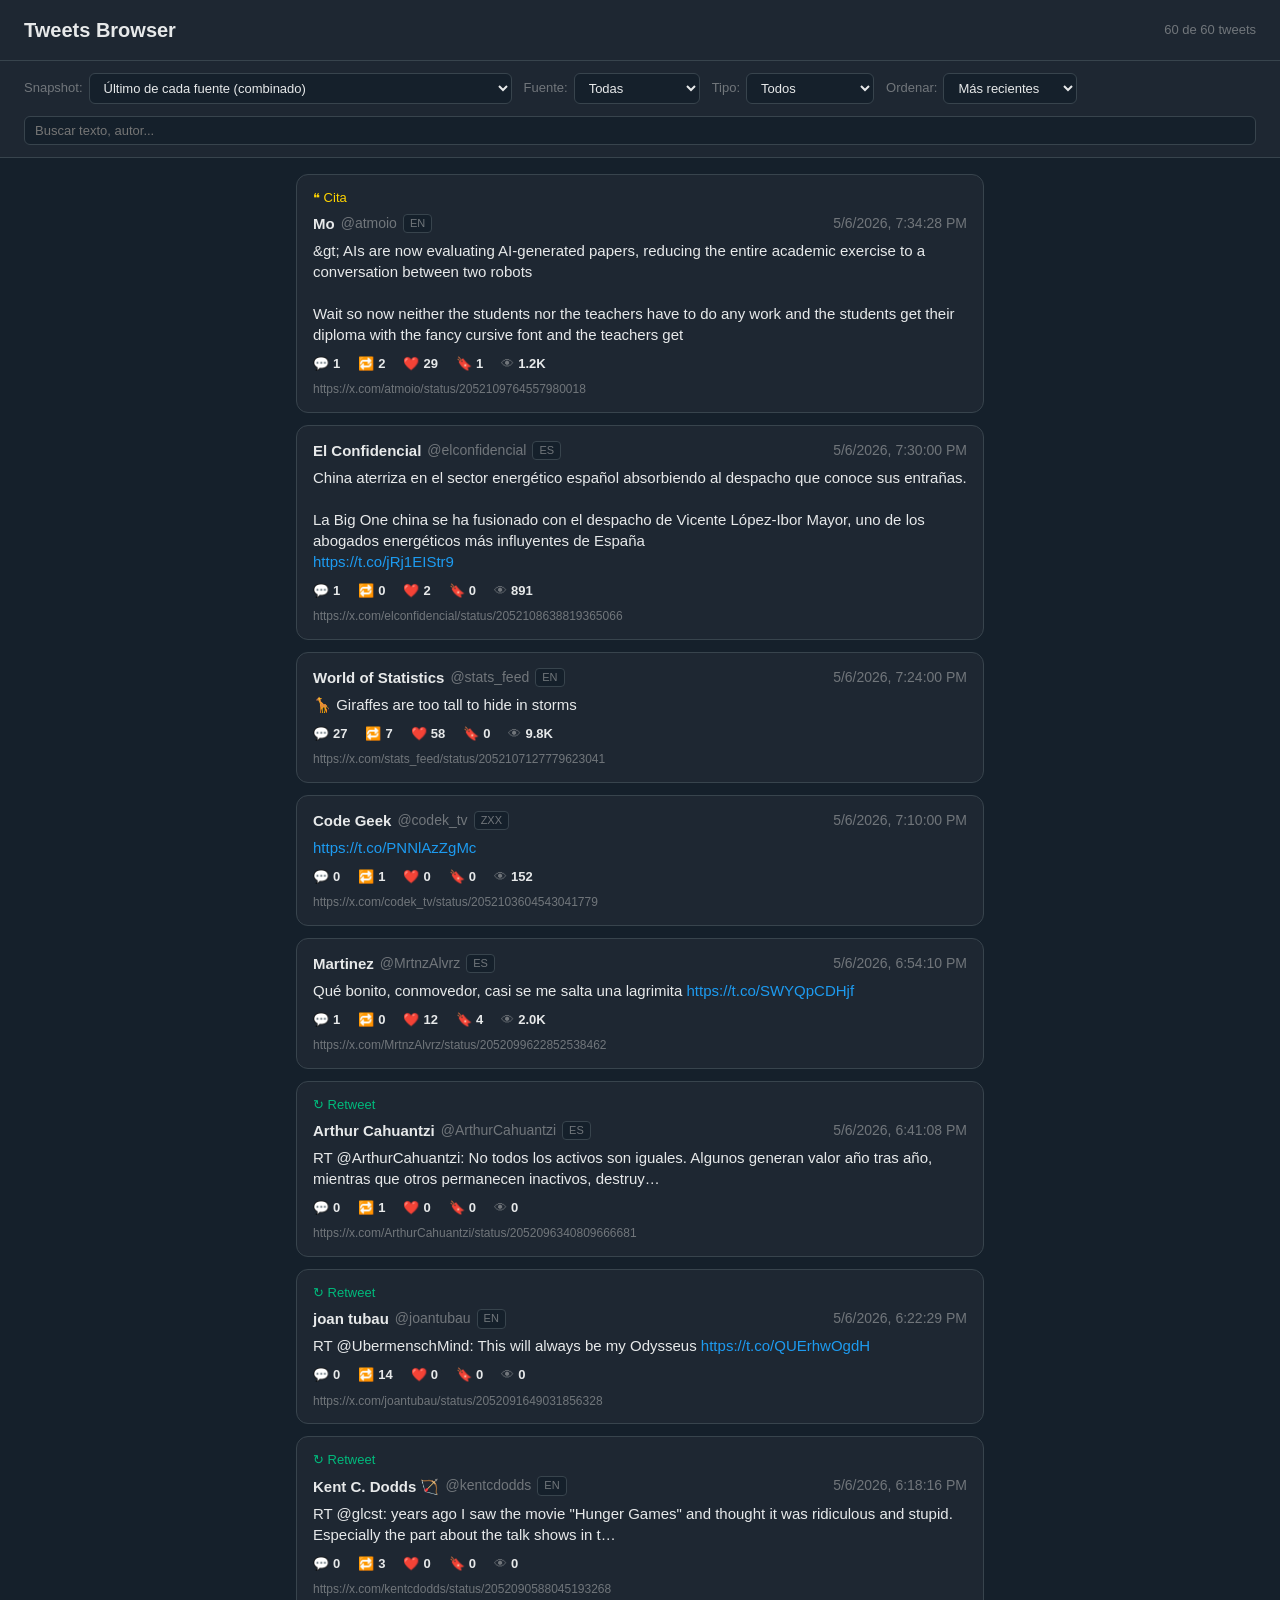
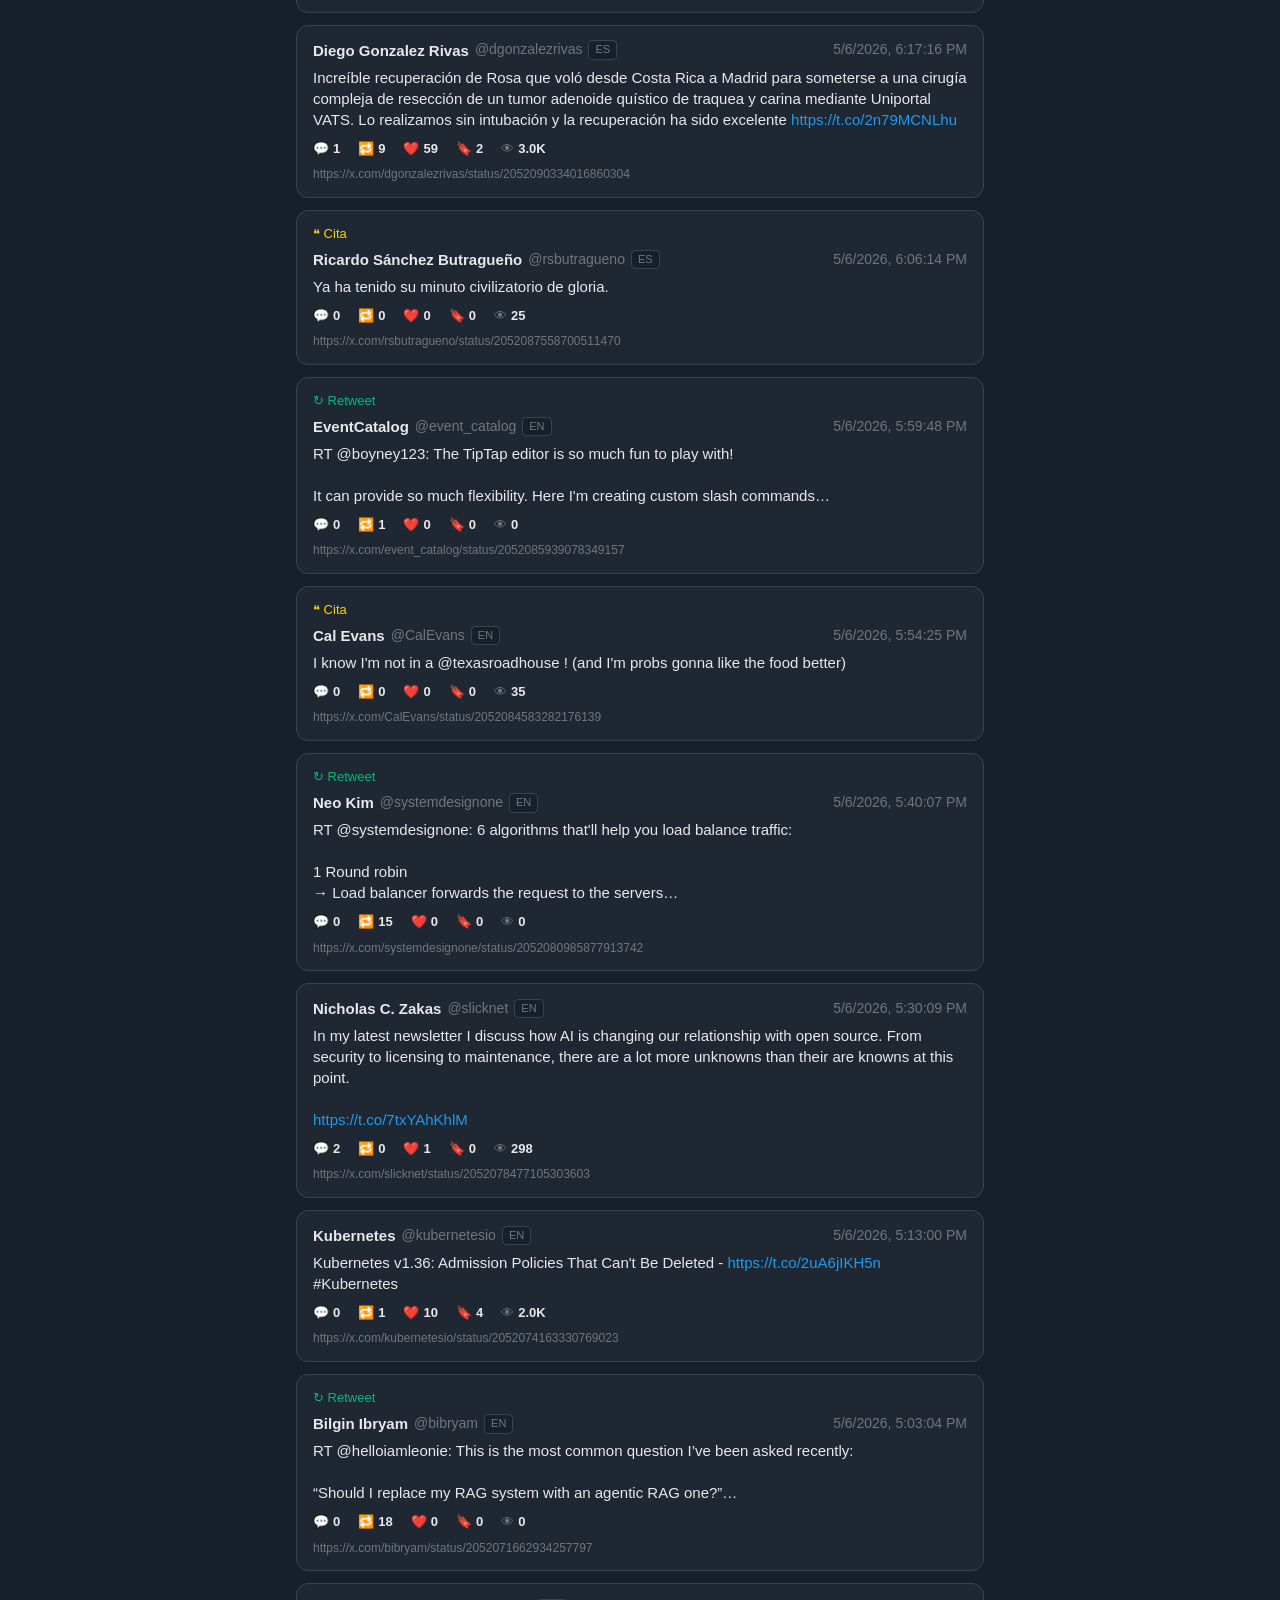
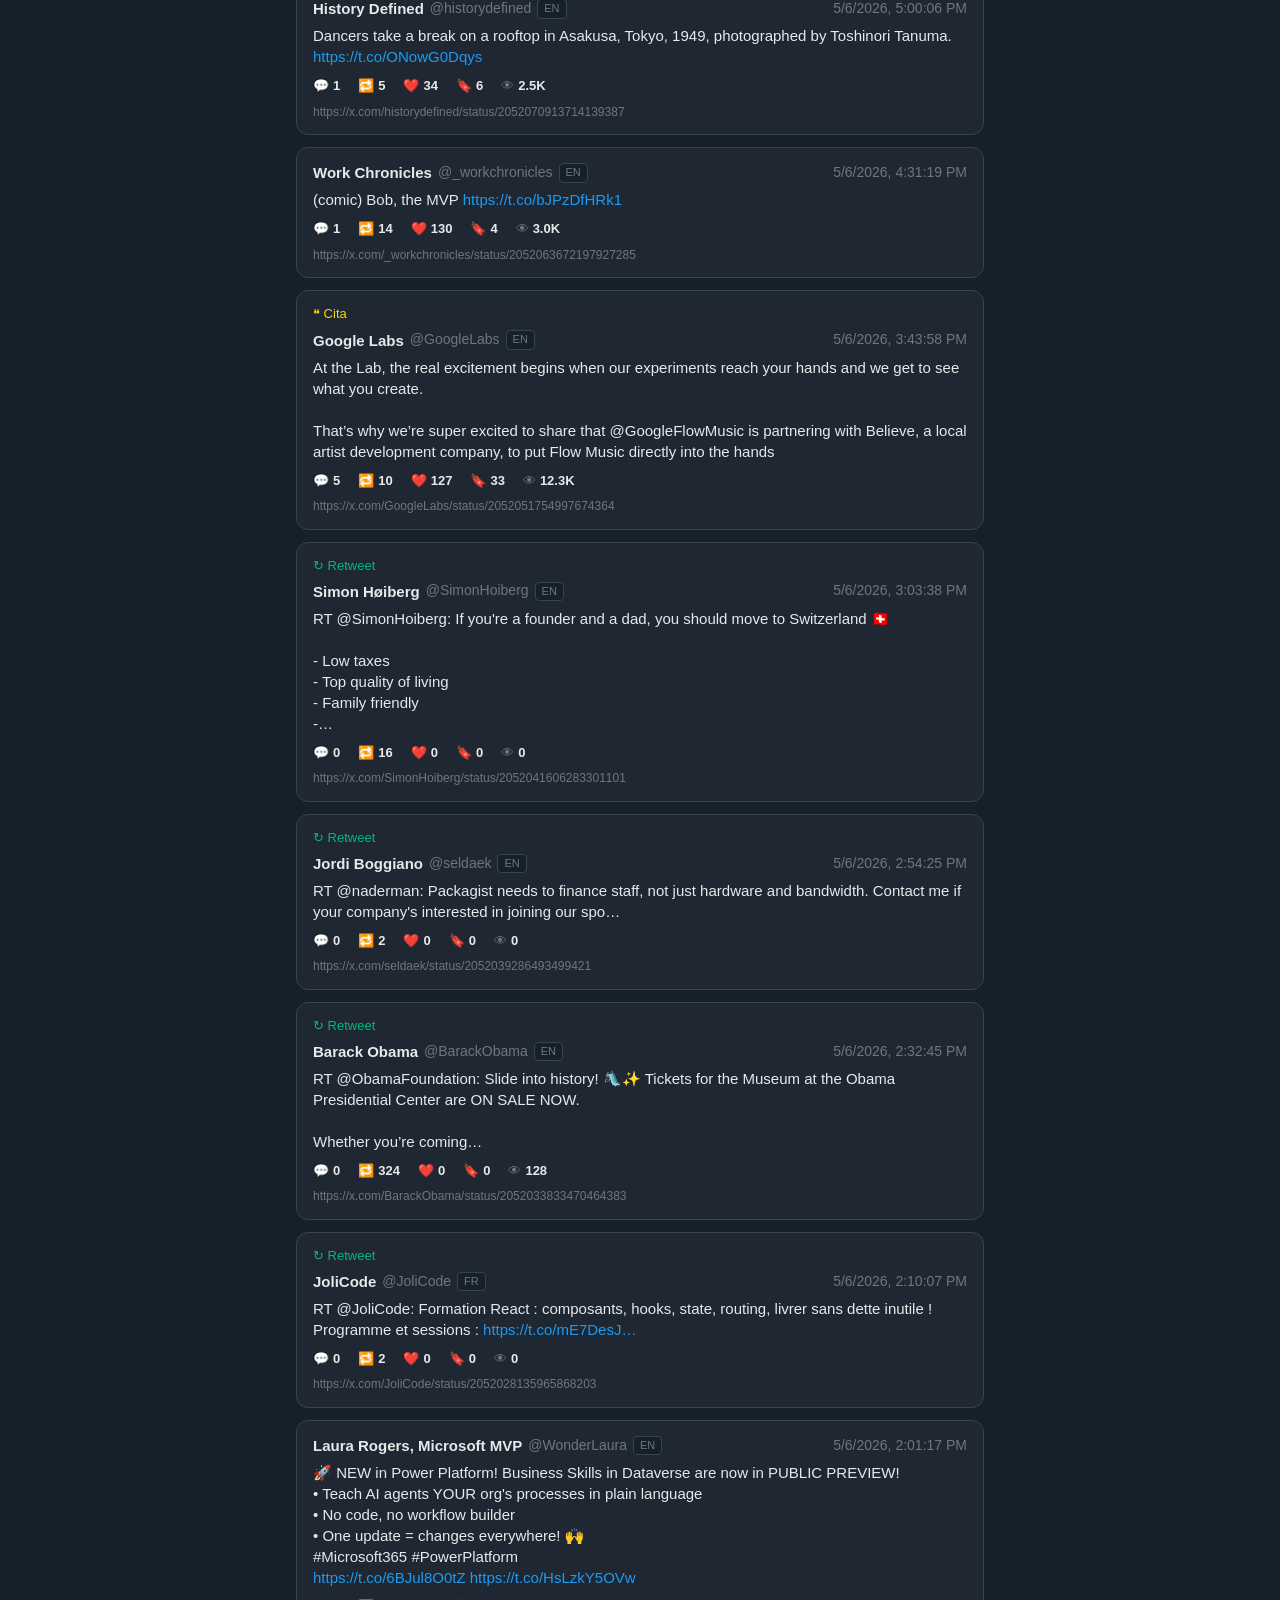
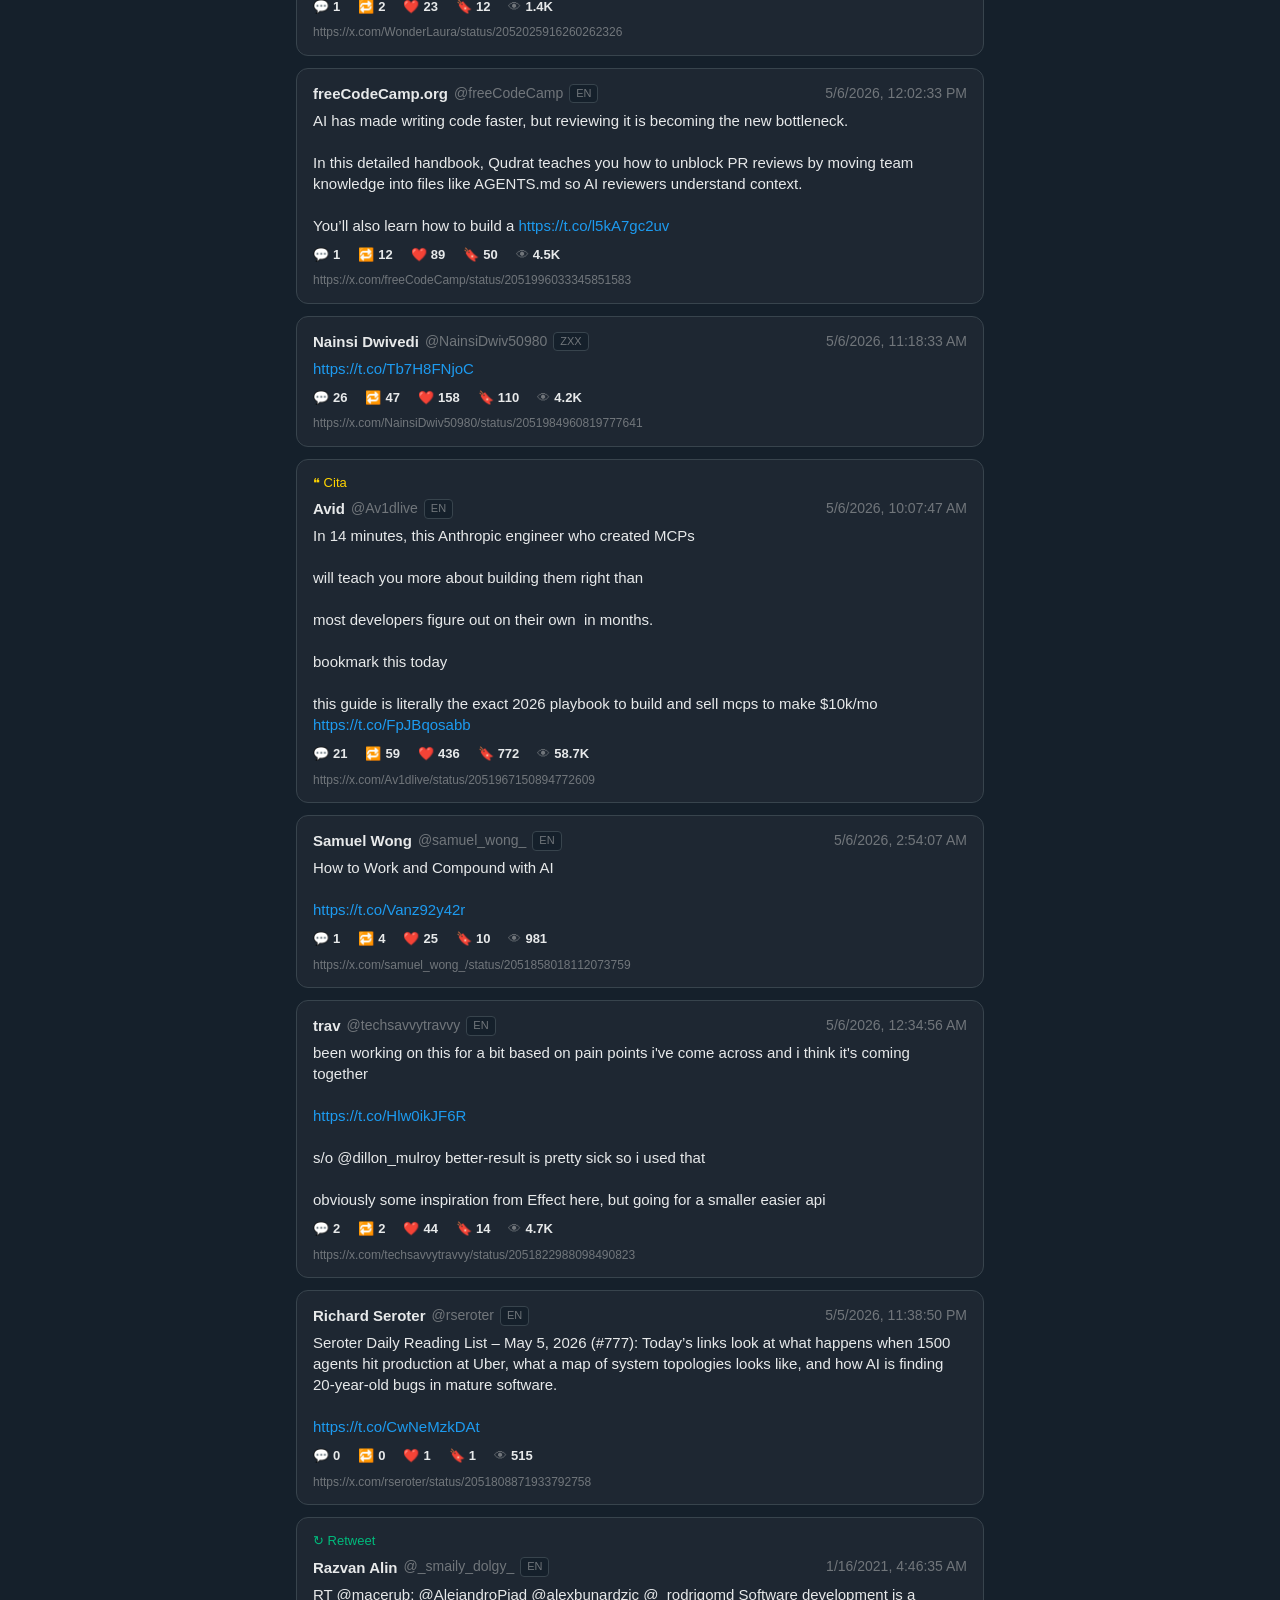
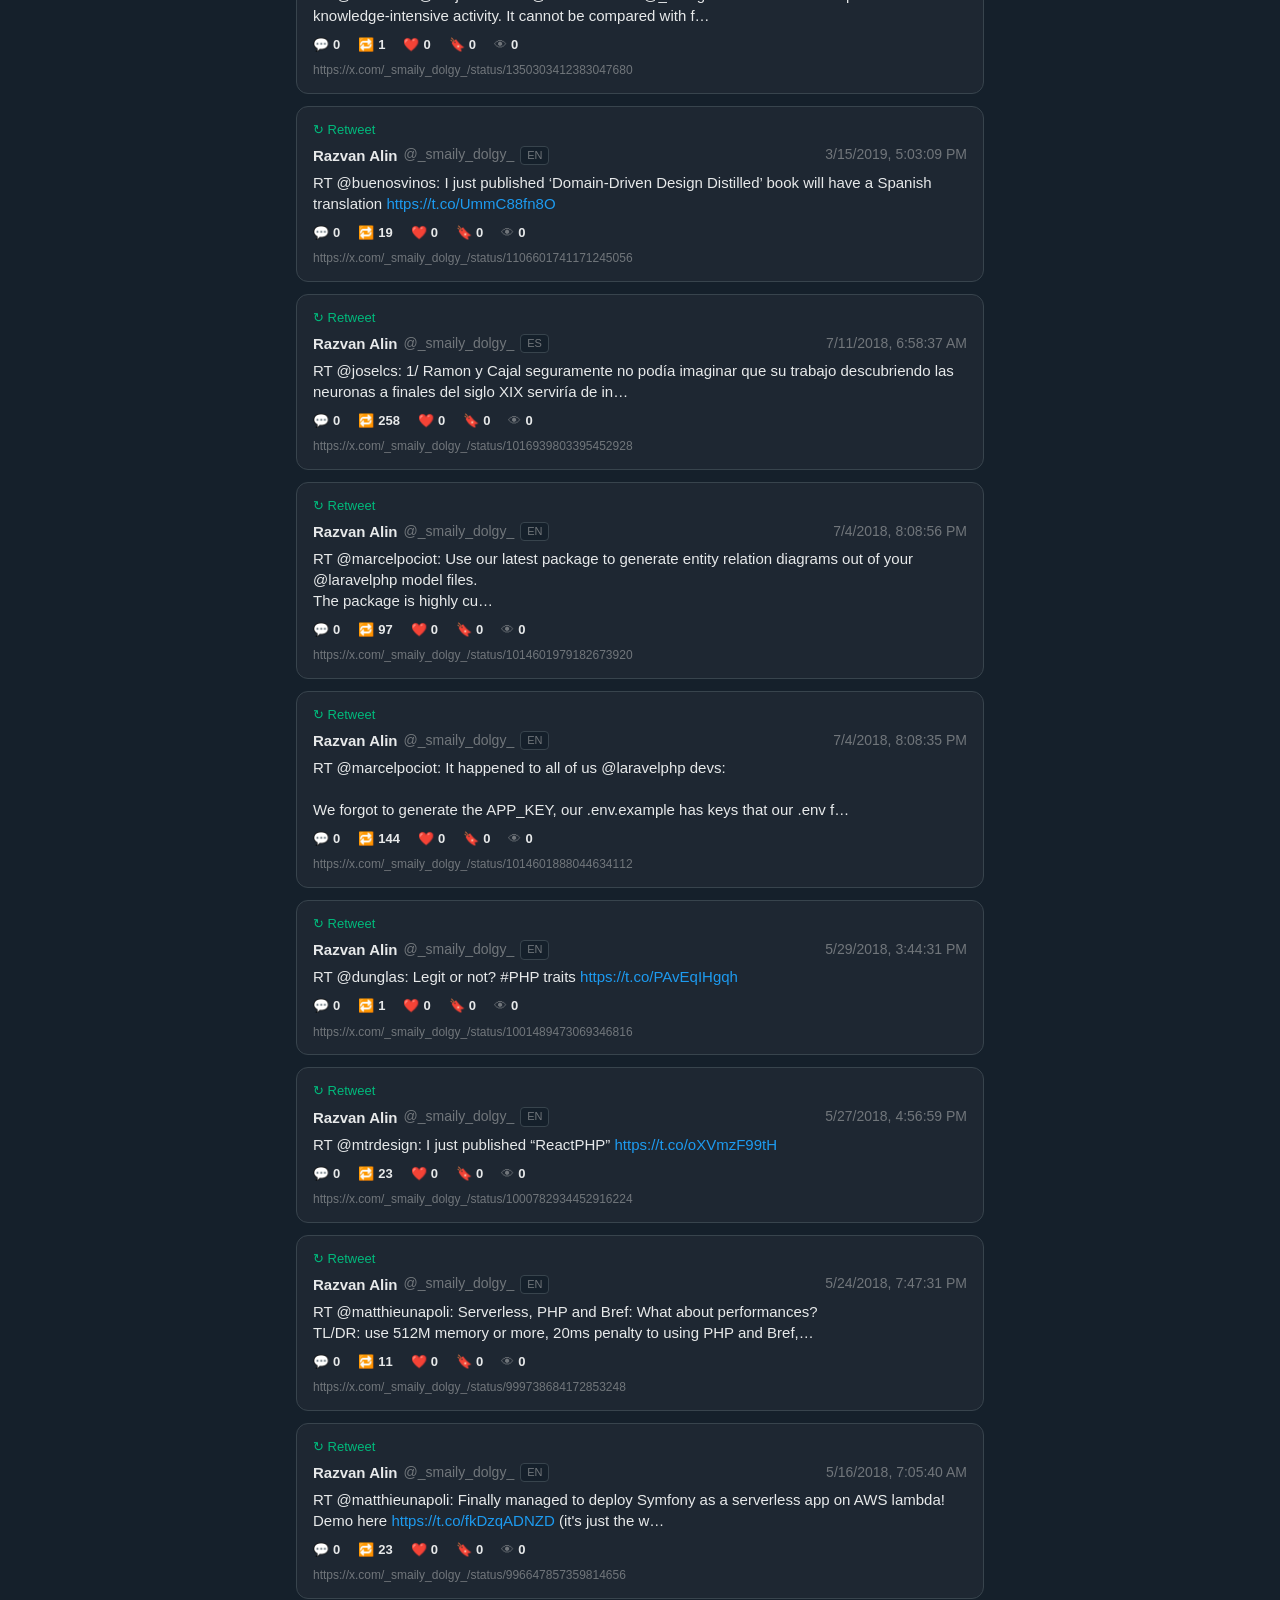
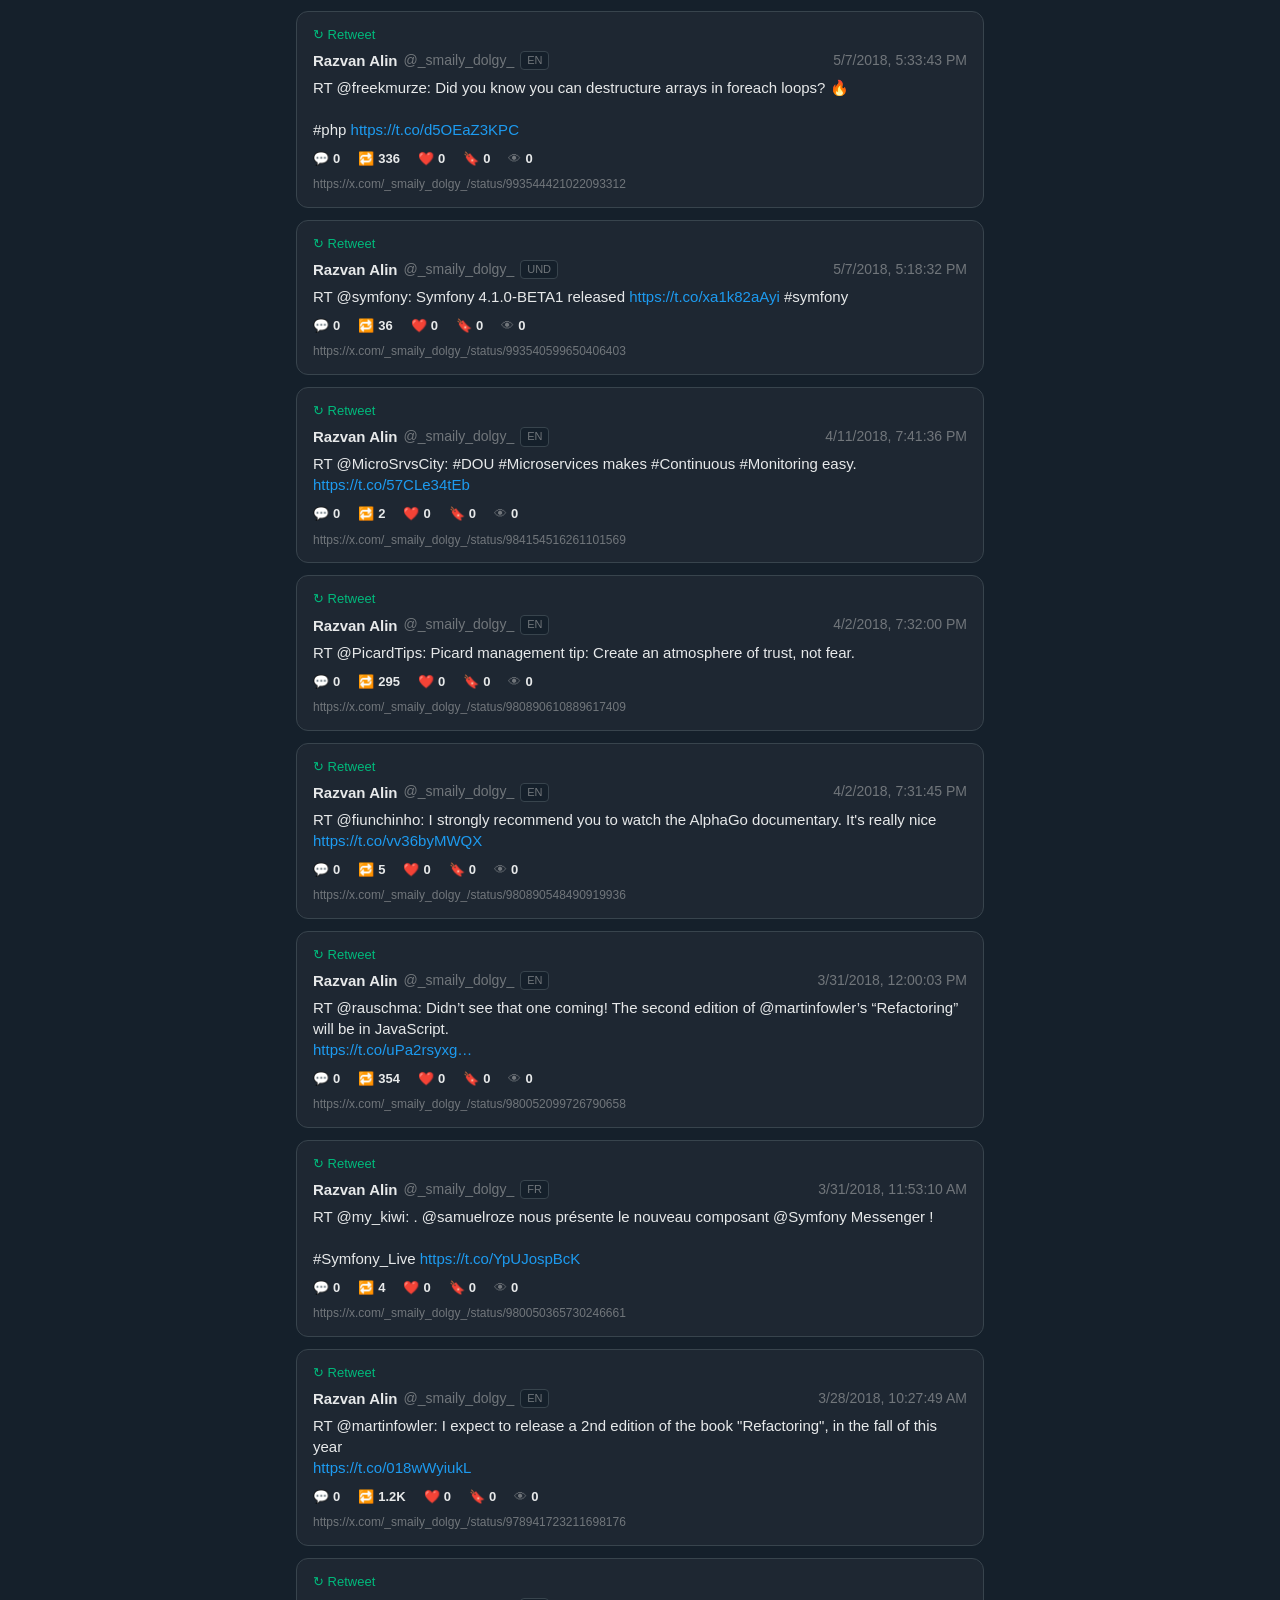
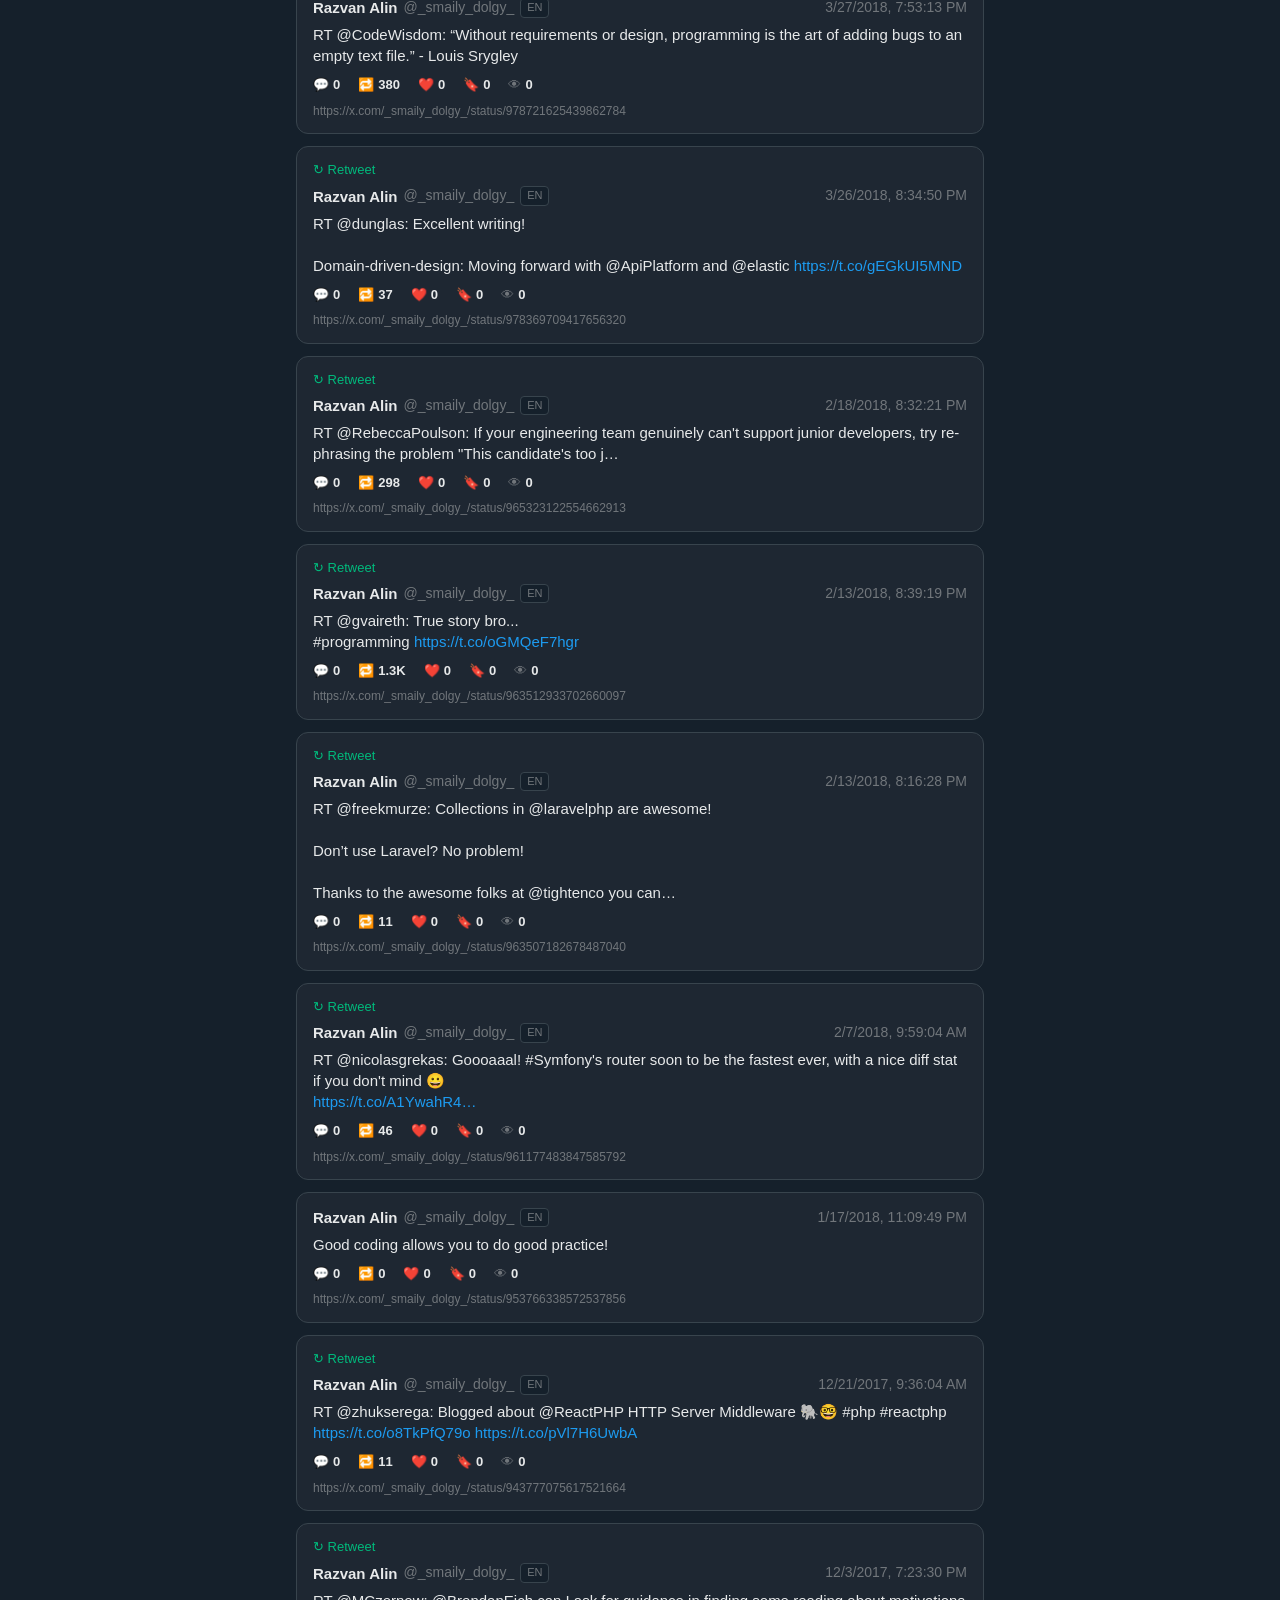
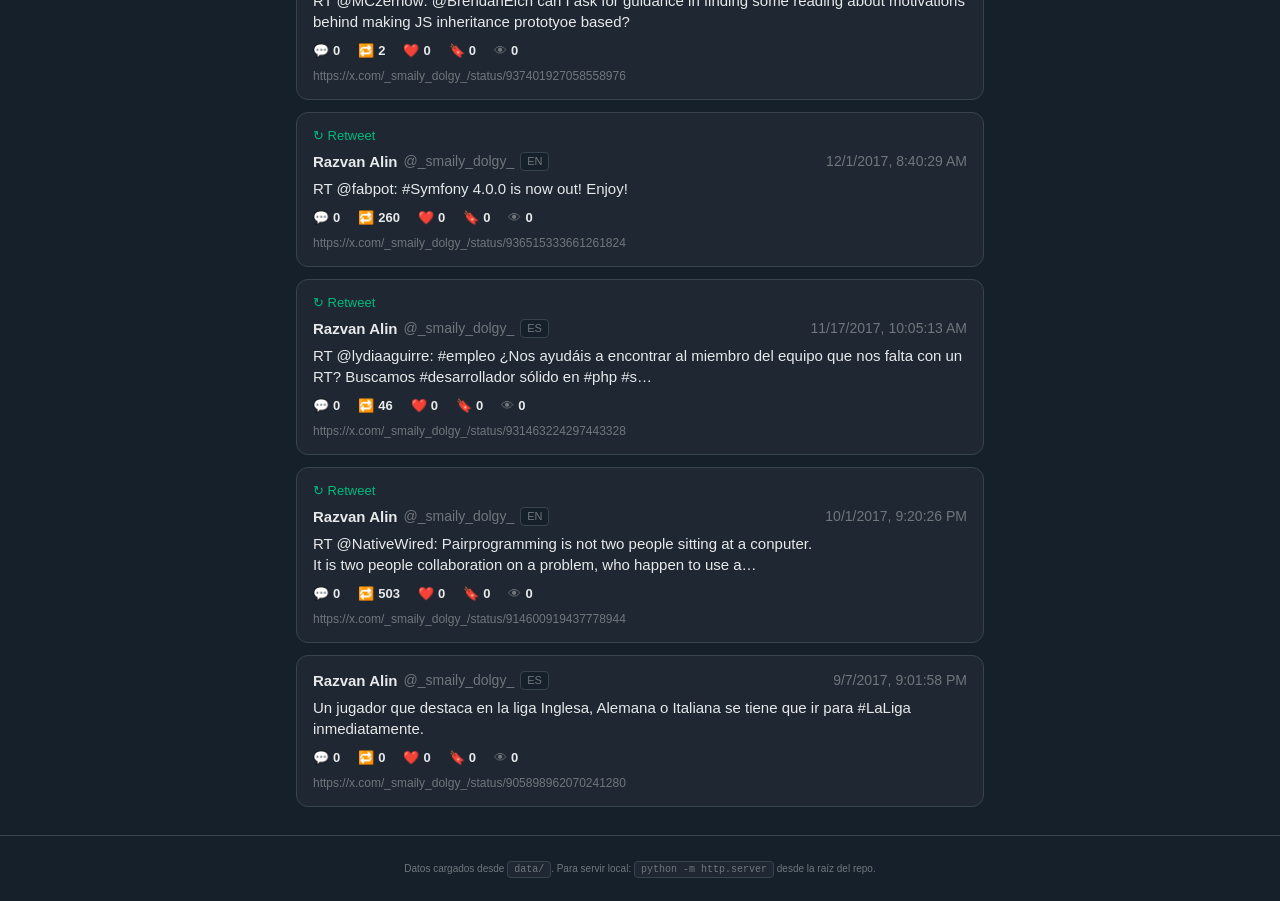
==== web/index.html @ 548da4a1 "Add static HTML/JS frontend to browse and filter saved tweets - Snapshot picker (per-snapshot, lates" ====
<!DOCTYPE html>
<html lang="es">
<head>
<meta charset="UTF-8">
<meta name="viewport" content="width=device-width, initial-scale=1.0">
<title>Tweets Browser</title>
<link rel="stylesheet" href="styles.css">
</head>
<body>

<header>
  <h1>Tweets Browser</h1>
  <div id="stats"></div>
</header>

<div class="controls">
  <label>
    Snapshot:
    <select id="snapshot-select"></select>
  </label>
  <label>
    Fuente:
    <select id="source-filter">
      <option value="all">Todas</option>
      <option value="timeline">Home timeline</option>
      <option value="mine">Mis tweets</option>
    </select>
  </label>
  <label>
    Tipo:
    <select id="type-filter">
      <option value="all">Todos</option>
      <option value="original">Solo originales</option>
      <option value="retweet">Retweets</option>
      <option value="reply">Respuestas</option>
      <option value="quote">Citas</option>
    </select>
  </label>
  <label>
    Ordenar:
    <select id="sort-by">
      <option value="date_desc">Más recientes</option>
      <option value="date_asc">Más antiguos</option>
      <option value="likes">Más likes</option>
      <option value="retweets">Más retweets</option>
      <option value="replies">Más respuestas</option>
      <option value="views">Más vistas</option>
    </select>
  </label>
  <input type="search" id="search" placeholder="Buscar texto, autor...">
</div>

<main id="tweets"></main>

<footer>
  <small>Datos cargados desde <code>data/</code>. Para servir local: <code>python -m http.server</code> desde la raíz del repo.</small>
</footer>

<script src="app.js"></script>
</body>
</html>
---- web/styles.css ----
:root {
  --bg: #15202b;
  --bg-elev: #1e2732;
  --bg-hover: #243340;
  --border: #38444d;
  --text: #e7e9ea;
  --text-muted: #71767b;
  --accent: #1d9bf0;
  --green: #00ba7c;
  --red: #f4212e;
  --yellow: #ffd400;
}

* { box-sizing: border-box; }

html, body {
  margin: 0;
  padding: 0;
  background: var(--bg);
  color: var(--text);
  font-family: -apple-system, BlinkMacSystemFont, "Segoe UI", "Helvetica Neue", Arial, sans-serif;
  font-size: 15px;
  line-height: 1.4;
}

header {
  padding: 16px 24px;
  border-bottom: 1px solid var(--border);
  background: var(--bg-elev);
  display: flex;
  align-items: center;
  justify-content: space-between;
}

header h1 {
  margin: 0;
  font-size: 20px;
  font-weight: 700;
}

#stats {
  font-size: 13px;
  color: var(--text-muted);
}

.controls {
  display: flex;
  flex-wrap: wrap;
  gap: 12px;
  padding: 12px 24px;
  border-bottom: 1px solid var(--border);
  background: var(--bg-elev);
  position: sticky;
  top: 0;
  z-index: 10;
}

.controls label {
  display: flex;
  align-items: center;
  gap: 6px;
  font-size: 13px;
  color: var(--text-muted);
}

.controls select,
.controls input {
  background: var(--bg);
  color: var(--text);
  border: 1px solid var(--border);
  border-radius: 6px;
  padding: 6px 10px;
  font-size: 13px;
  font-family: inherit;
}

.controls input[type="search"] {
  flex: 1;
  min-width: 200px;
}

.controls select:focus,
.controls input:focus {
  outline: none;
  border-color: var(--accent);
}

main {
  max-width: 720px;
  margin: 0 auto;
  padding: 16px;
}

.tweet {
  background: var(--bg-elev);
  border: 1px solid var(--border);
  border-radius: 12px;
  padding: 14px 16px;
  margin-bottom: 12px;
  transition: background 0.1s;
}

.tweet:hover {
  background: var(--bg-hover);
}

.tweet-context {
  font-size: 13px;
  color: var(--text-muted);
  margin-bottom: 6px;
}

.tweet-context.retweet { color: var(--green); }
.tweet-context.reply { color: var(--accent); }
.tweet-context.quote { color: var(--yellow); }

.tweet-header {
  display: flex;
  align-items: center;
  gap: 6px;
  margin-bottom: 6px;
  flex-wrap: wrap;
}

.tweet-author {
  font-weight: 700;
  color: var(--text);
}

.tweet-handle {
  color: var(--text-muted);
  font-size: 14px;
}

.tweet-date {
  color: var(--text-muted);
  font-size: 14px;
  margin-left: auto;
}

.tweet-text {
  white-space: pre-wrap;
  word-break: break-word;
  margin-bottom: 10px;
}

.tweet-text a {
  color: var(--accent);
  text-decoration: none;
}

.tweet-text a:hover {
  text-decoration: underline;
}

.tweet-metrics {
  display: flex;
  gap: 18px;
  font-size: 13px;
  color: var(--text-muted);
}

.tweet-metrics .metric {
  display: flex;
  align-items: center;
  gap: 4px;
}

.tweet-metrics .metric strong {
  color: var(--text);
  font-weight: 600;
}

.tweet-link {
  display: block;
  margin-top: 8px;
  font-size: 12px;
  color: var(--text-muted);
  text-decoration: none;
}

.tweet-link:hover {
  color: var(--accent);
}

.empty {
  text-align: center;
  color: var(--text-muted);
  padding: 60px 20px;
}

.error {
  text-align: center;
  color: var(--red);
  padding: 20px;
  background: rgba(244, 33, 46, 0.1);
  border: 1px solid var(--red);
  border-radius: 8px;
  margin: 20px;
}

footer {
  text-align: center;
  padding: 24px;
  color: var(--text-muted);
  font-size: 12px;
  border-top: 1px solid var(--border);
}

footer code {
  background: var(--bg-elev);
  padding: 2px 6px;
  border-radius: 4px;
  border: 1px solid var(--border);
}

.lang-badge {
  display: inline-block;
  background: var(--bg);
  border: 1px solid var(--border);
  border-radius: 4px;
  padding: 1px 6px;
  font-size: 11px;
  color: var(--text-muted);
  text-transform: uppercase;
}
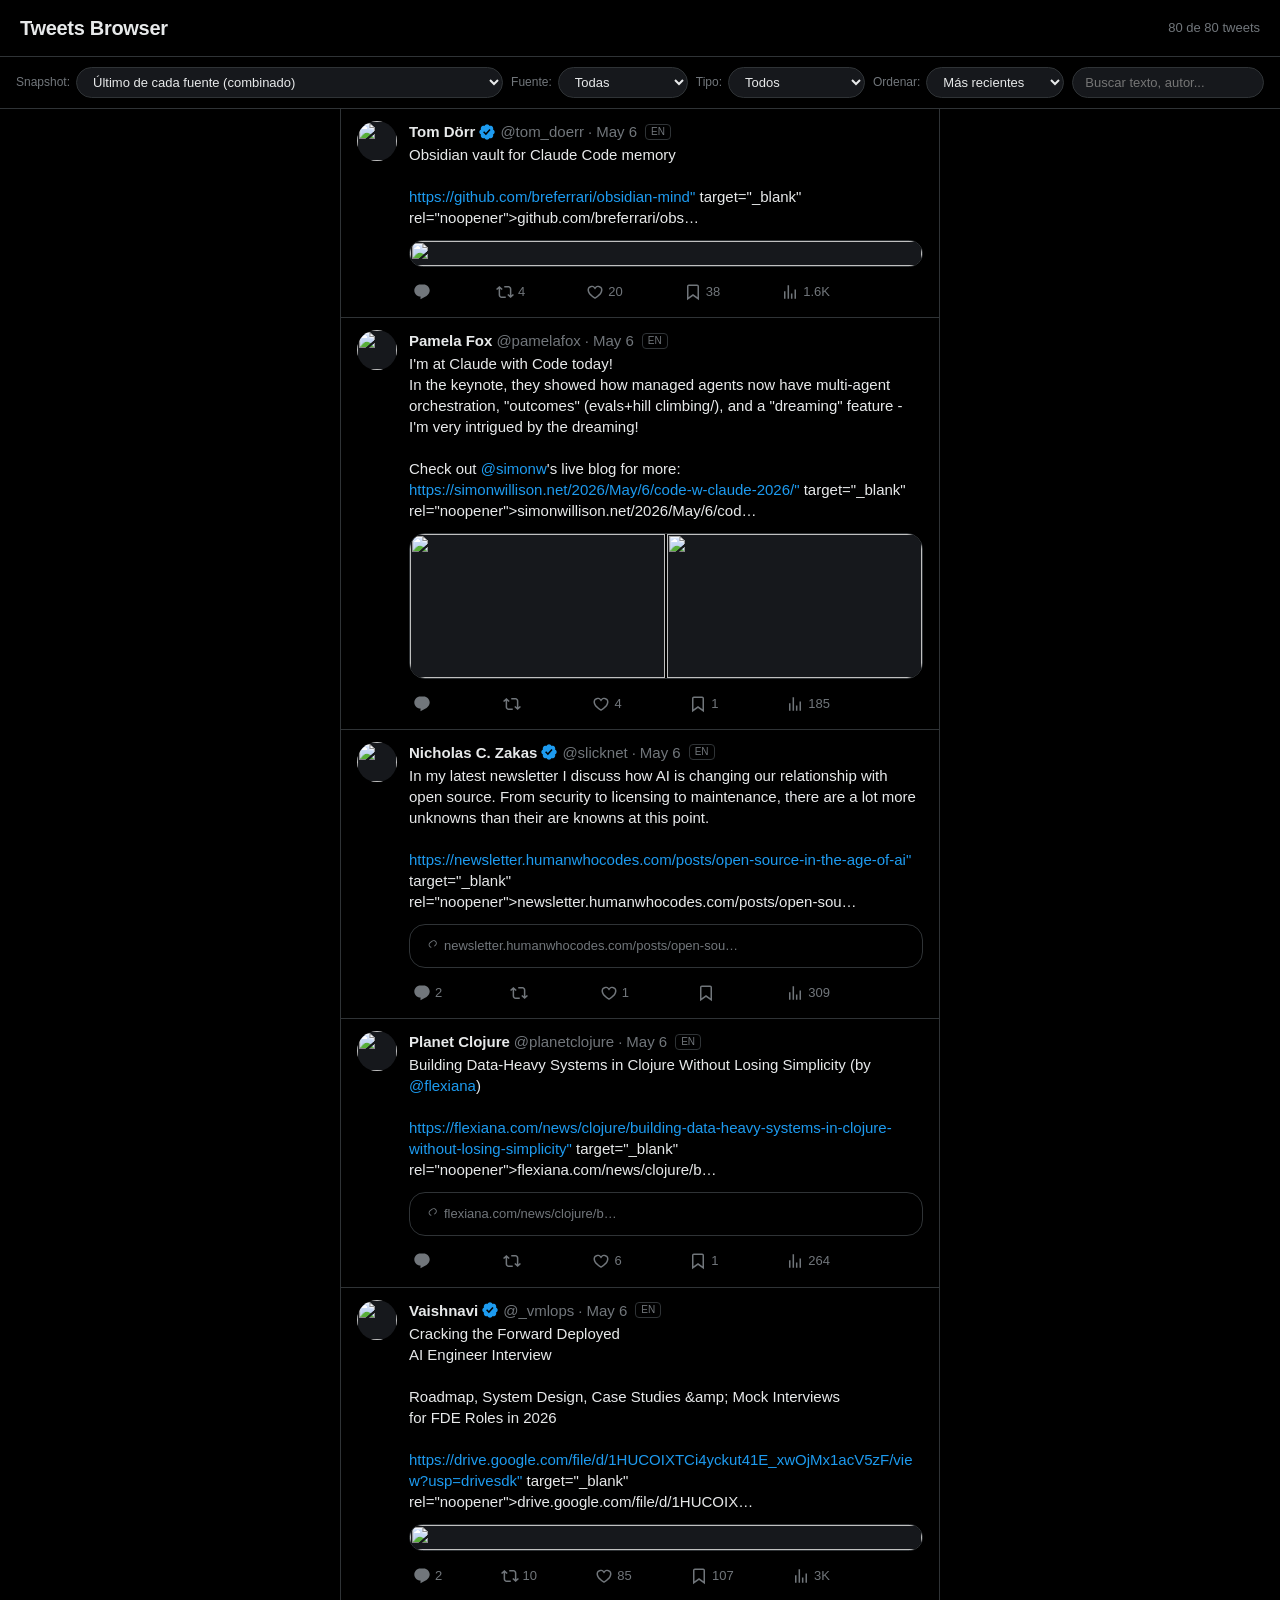
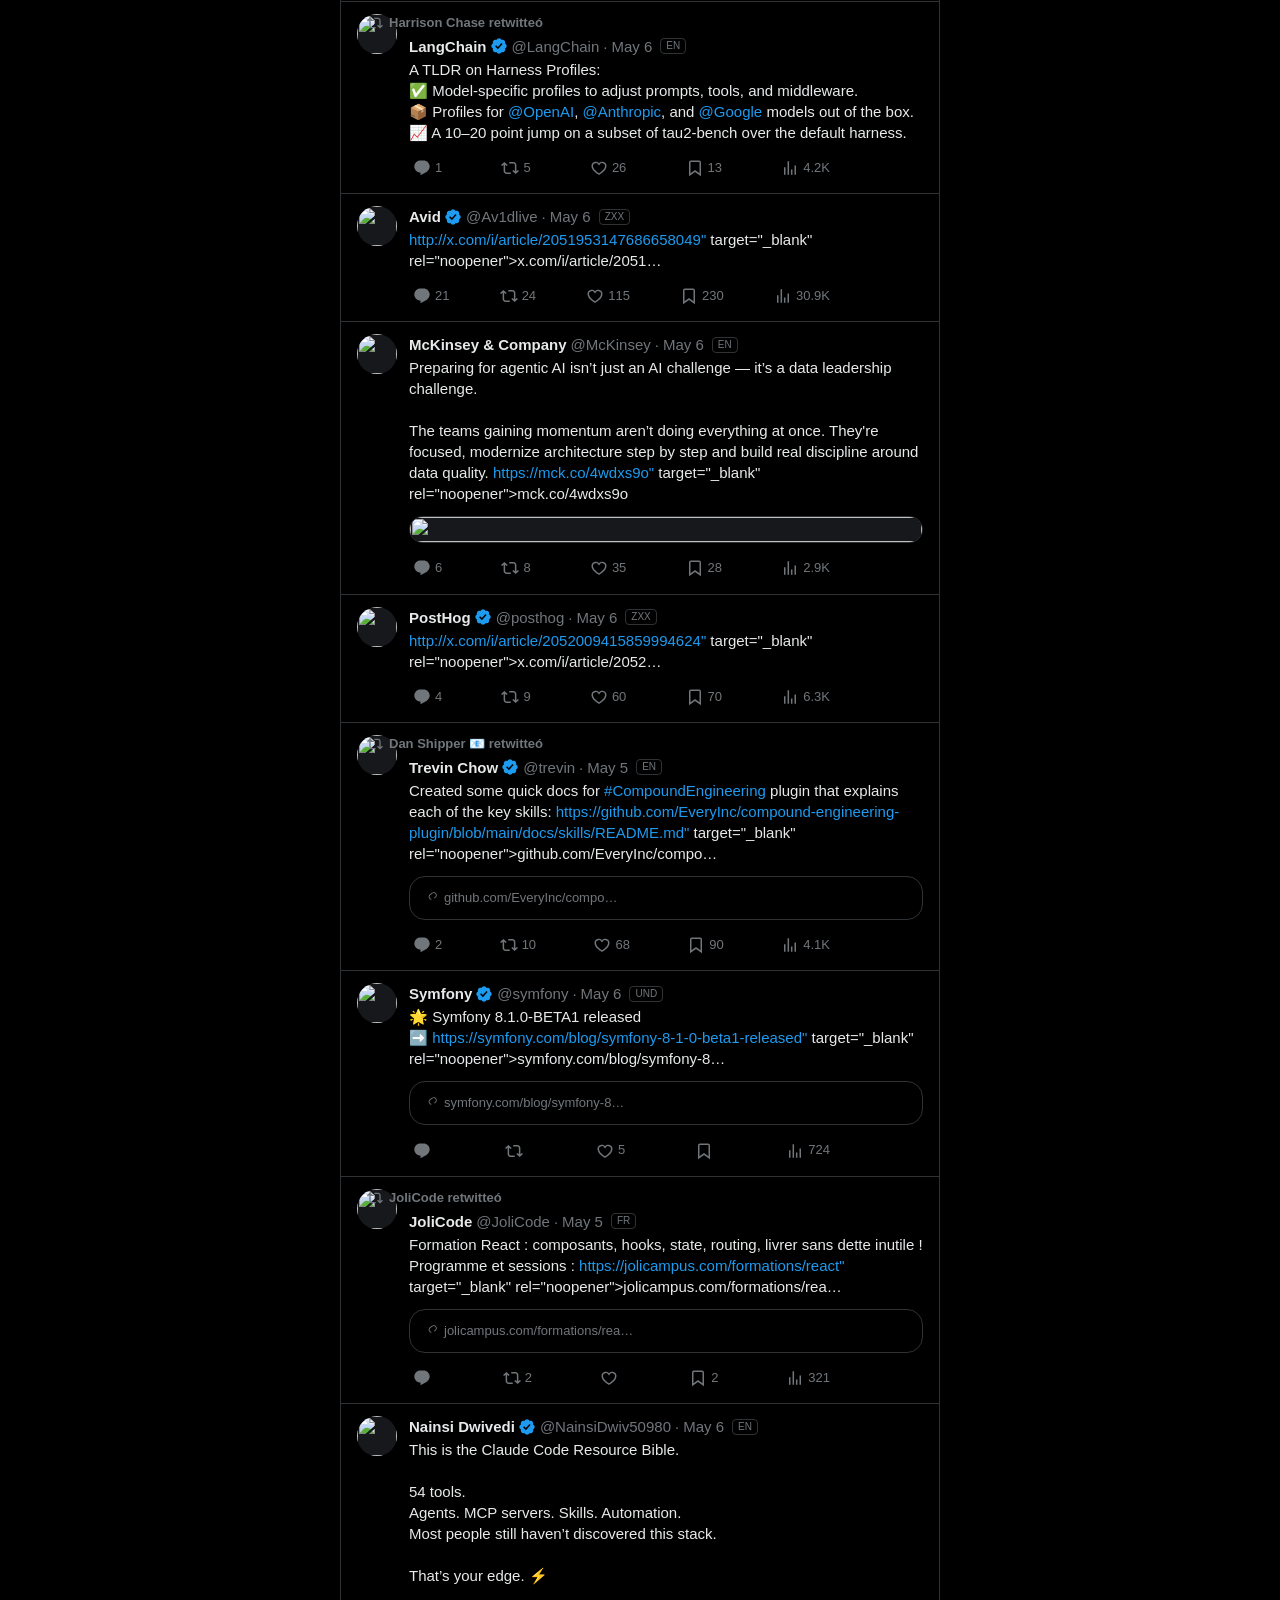
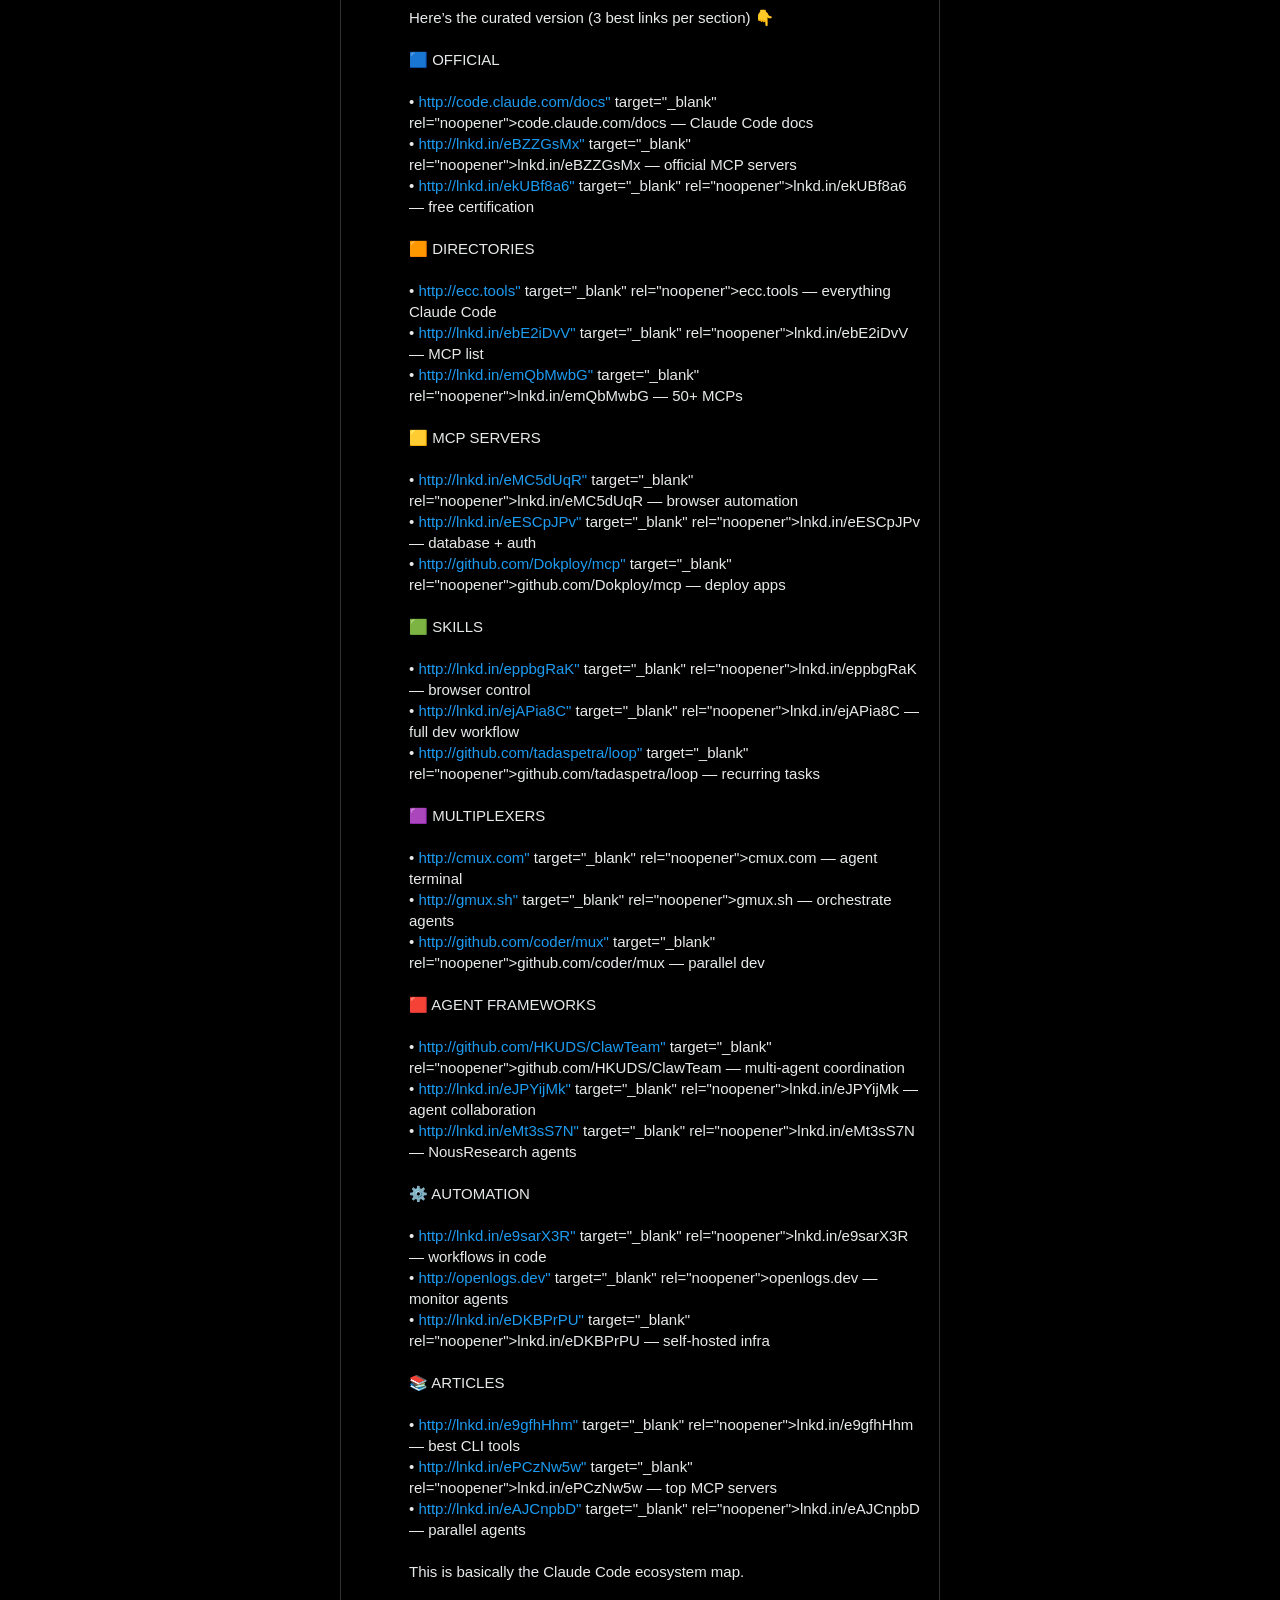
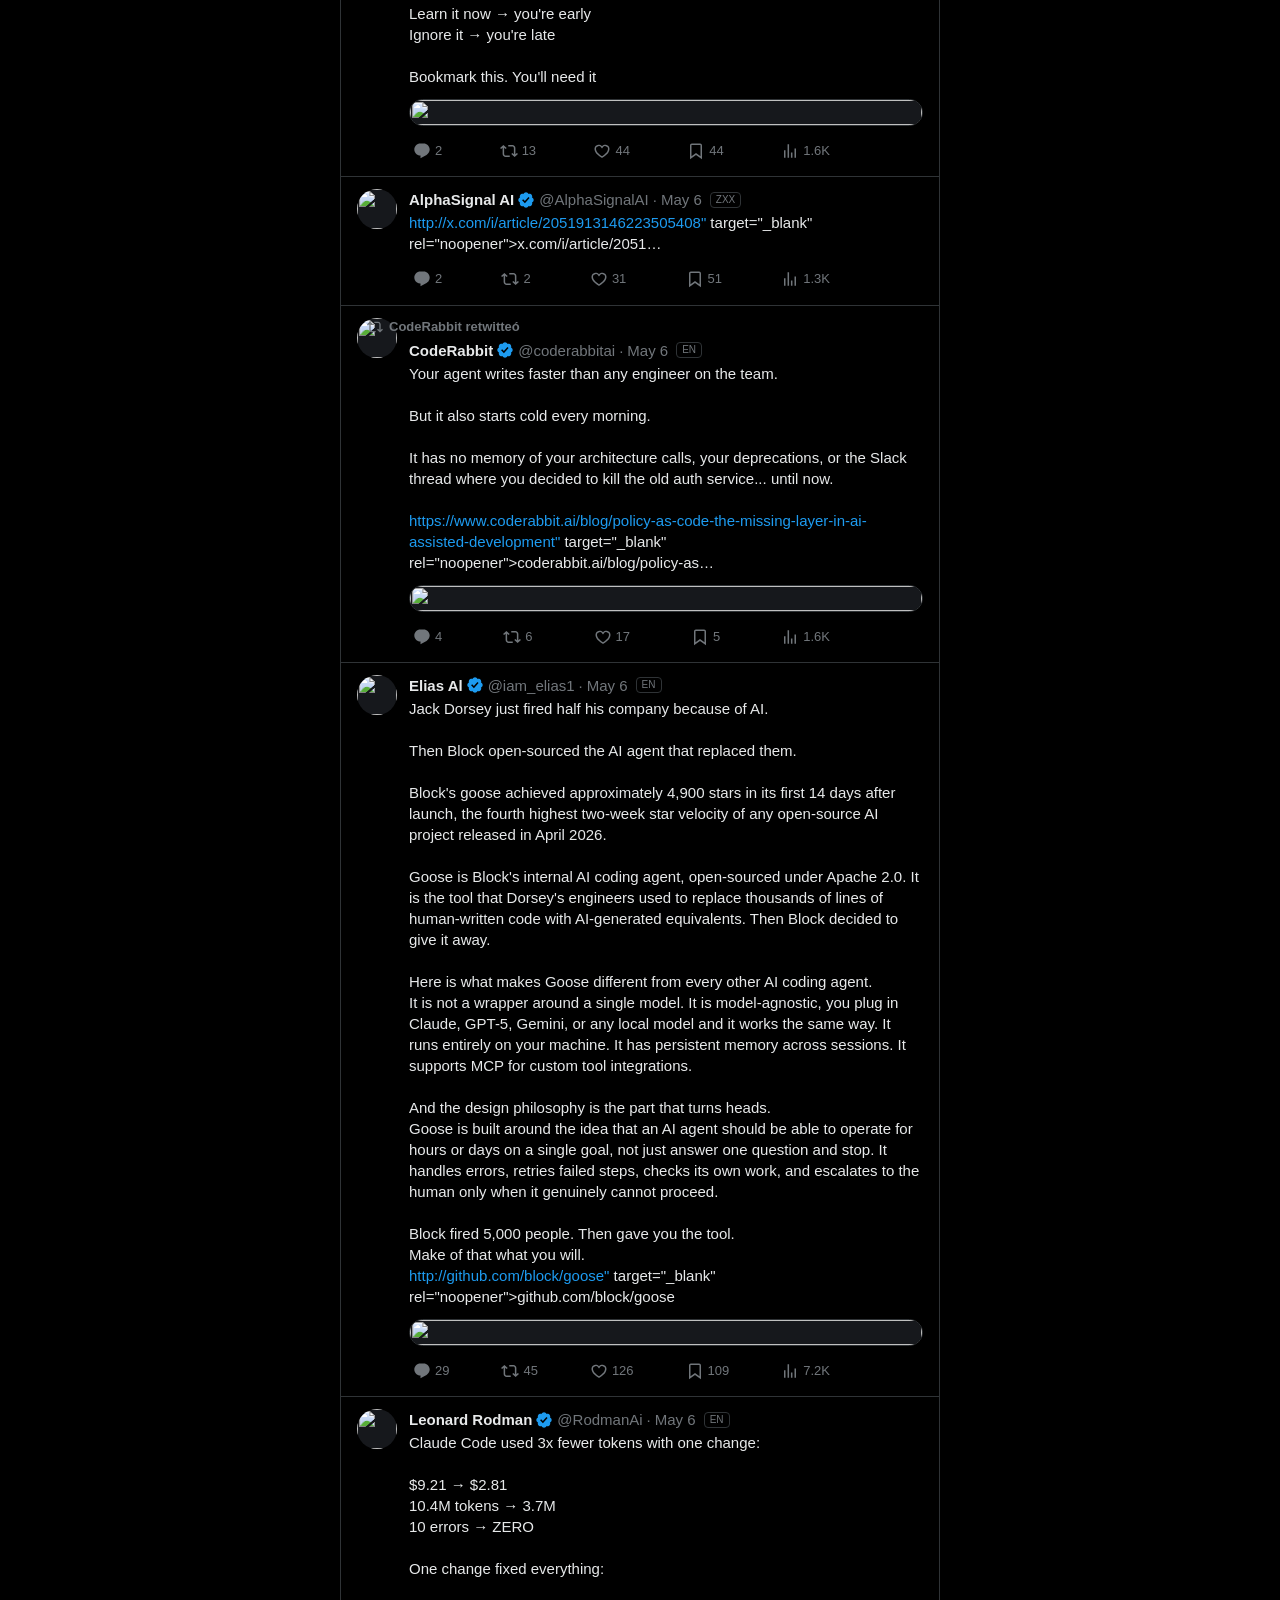
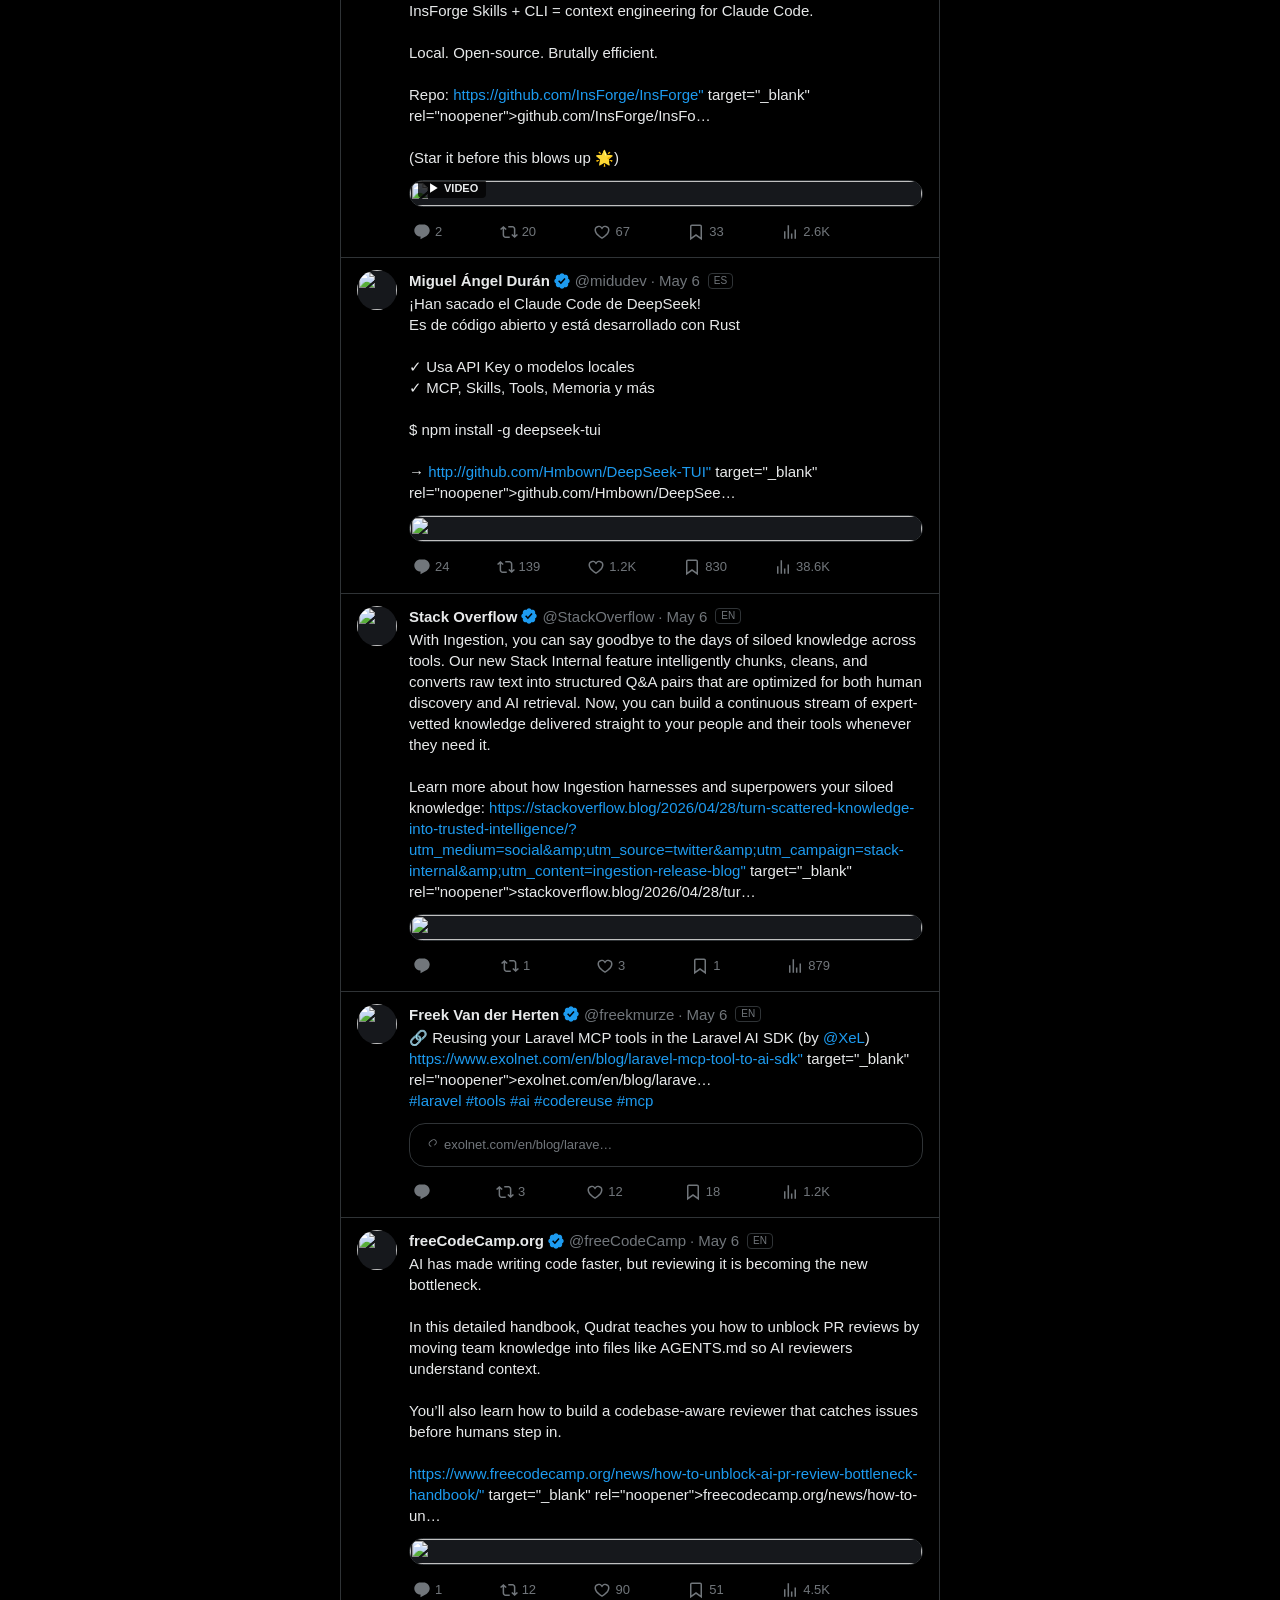
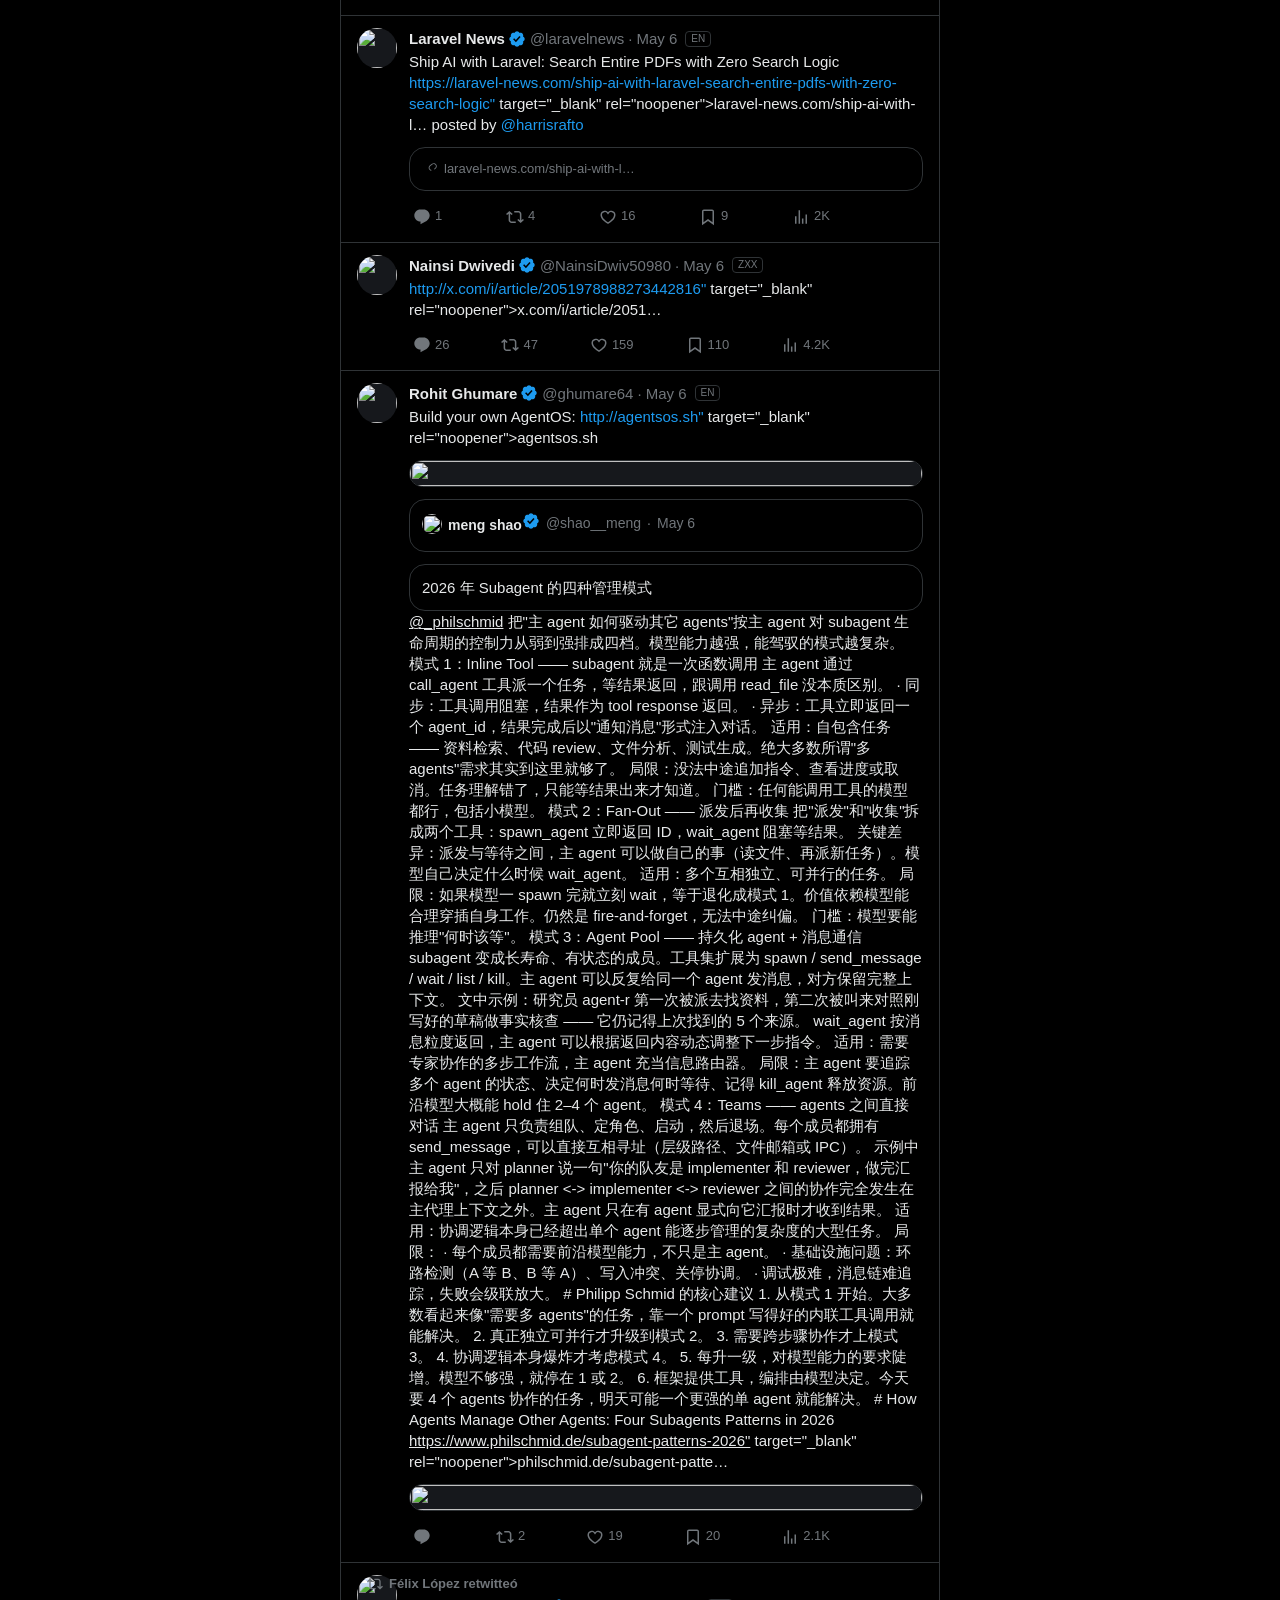
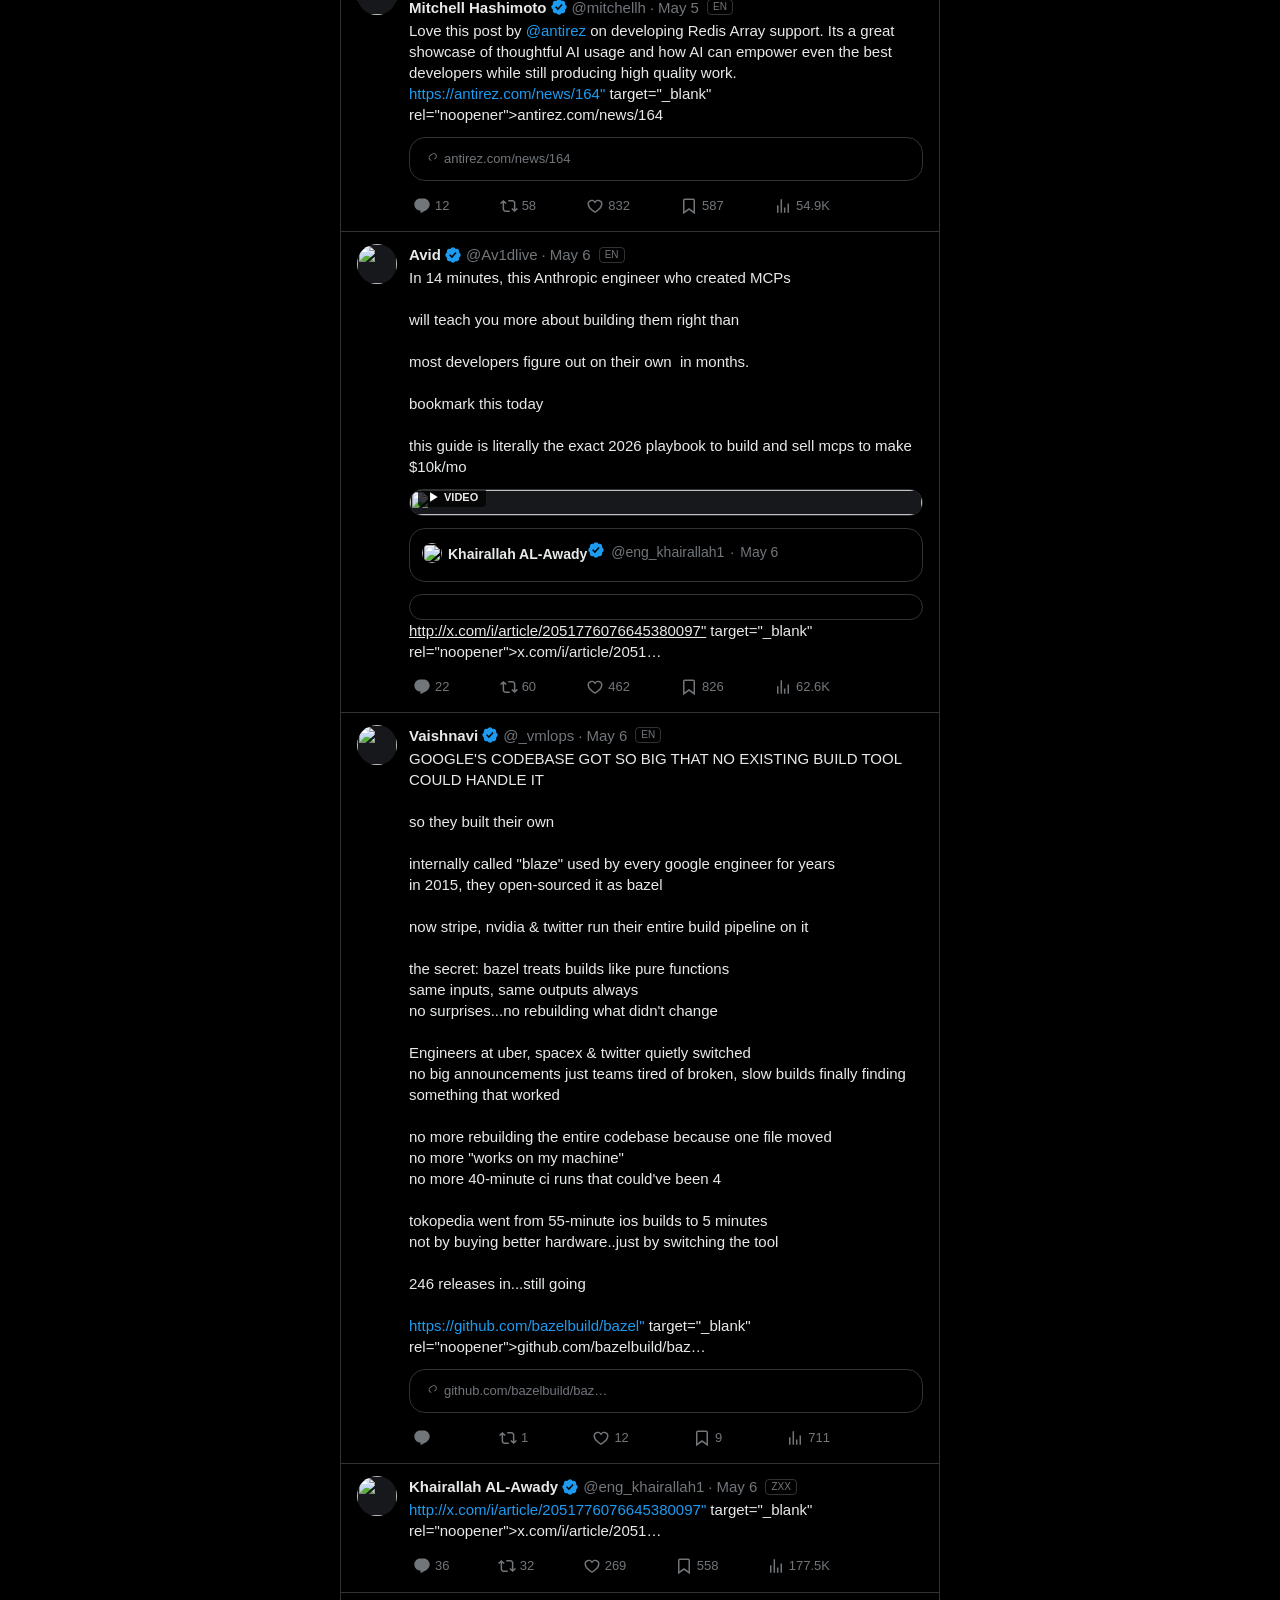
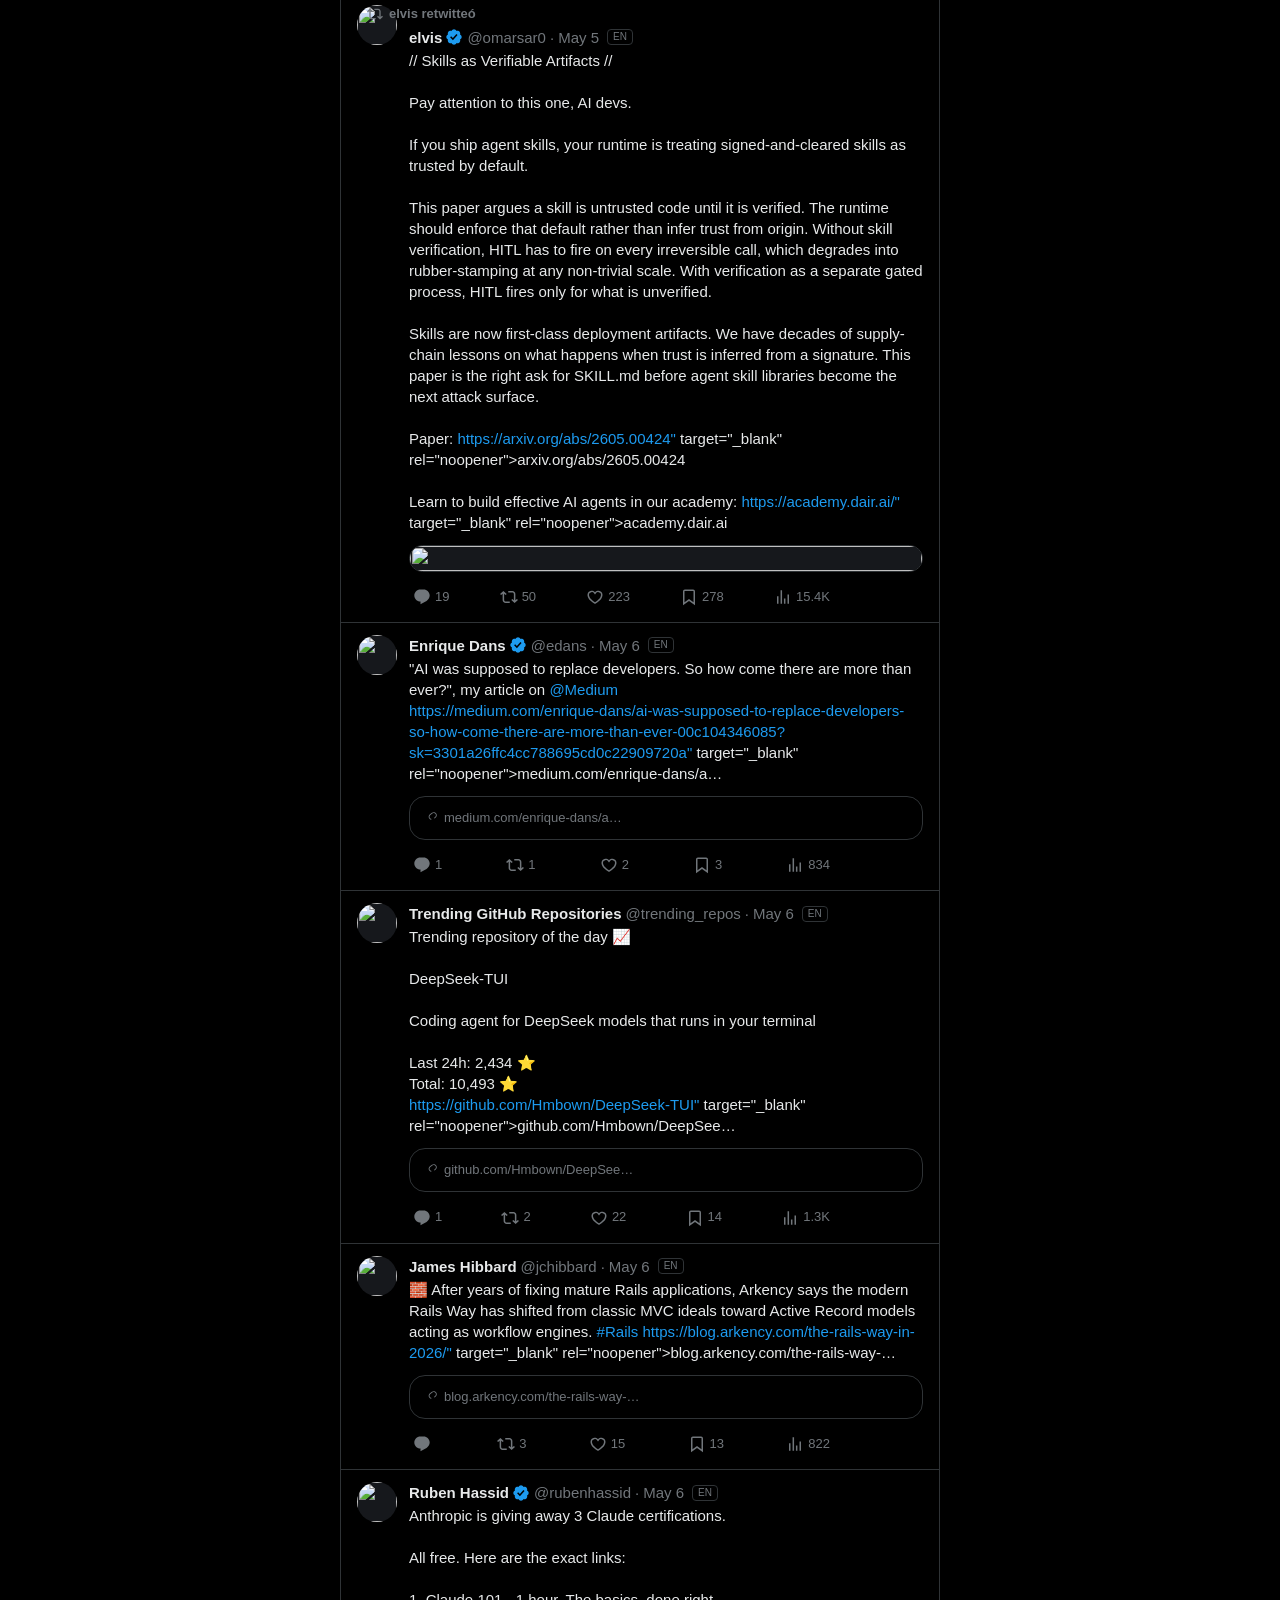
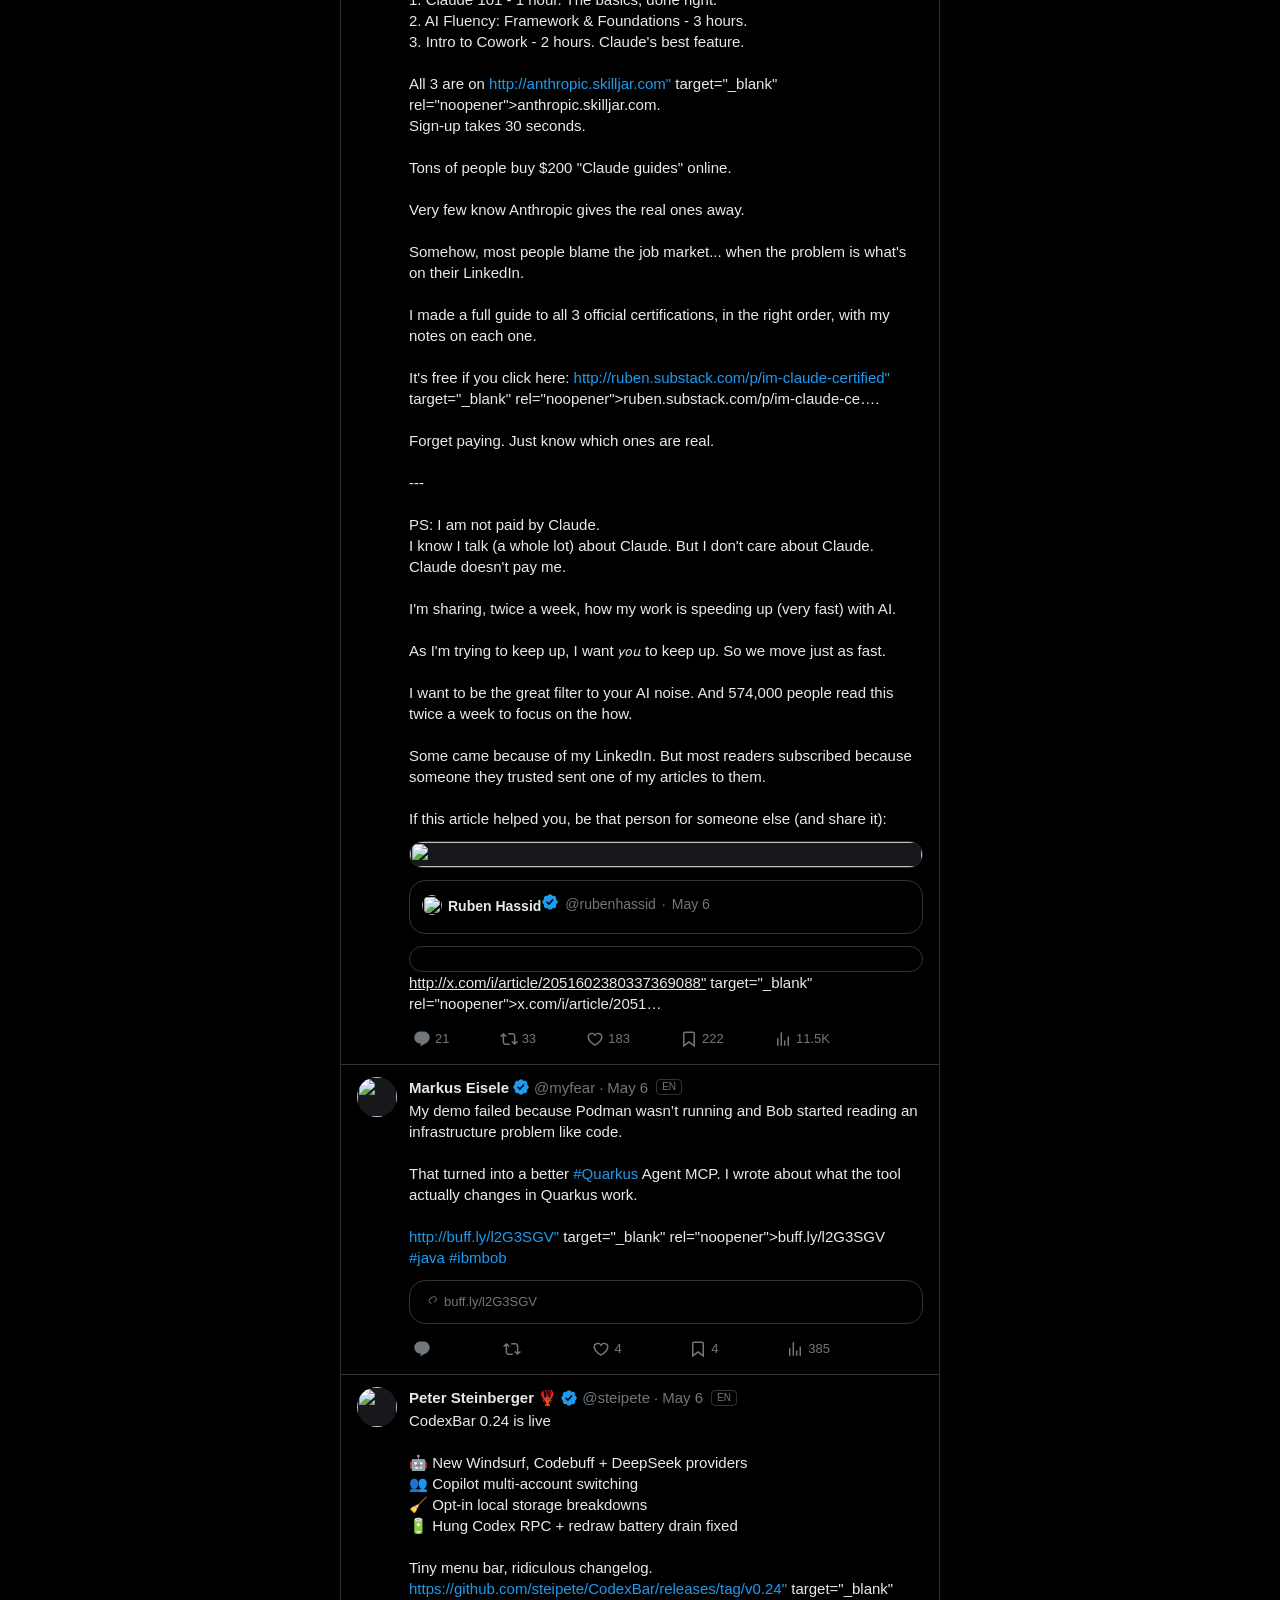
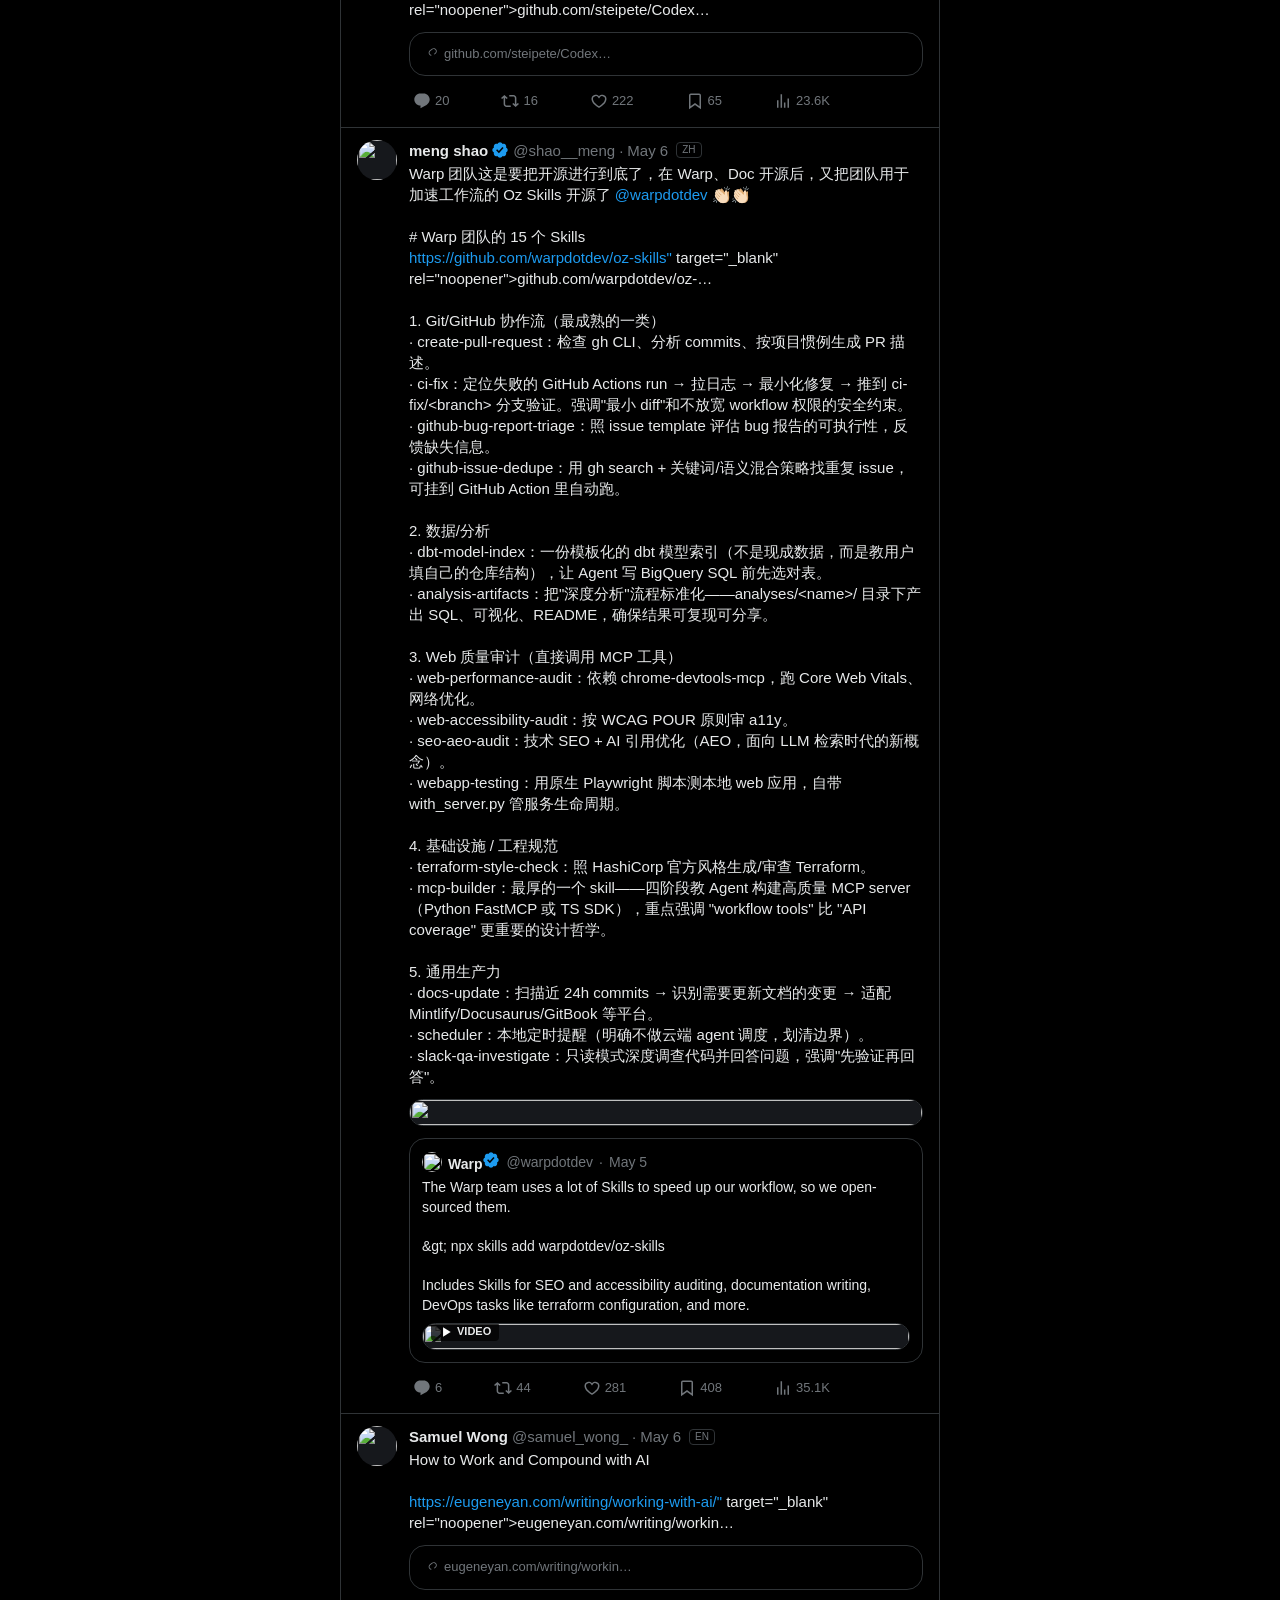
==== commit fa08002f: "Twitter-style frontend: avatars, media, quotes, retweets, link cards - Capture richer fields in fetc" ====
--- a/web/index.html
+++ b/web/index.html
@@ -34,6 +34,7 @@
       <option value="retweet">Retweets</option>
       <option value="reply">Respuestas</option>
       <option value="quote">Citas</option>
+      <option value="media">Con multimedia</option>
     </select>
   </label>
   <label>
--- a/web/styles.css
+++ b/web/styles.css
@@ -1,14 +1,17 @@
 :root {
-  --bg: #15202b;
-  --bg-elev: #1e2732;
-  --bg-hover: #243340;
-  --border: #38444d;
+  --bg: #000000;
+  --bg-elev: #16181c;
+  --bg-hover: #080808;
+  --bg-card-hover: rgba(255, 255, 255, 0.03);
+  --border: #2f3336;
+  --border-light: #2f3336;
   --text: #e7e9ea;
   --text-muted: #71767b;
   --accent: #1d9bf0;
   --green: #00ba7c;
-  --red: #f4212e;
+  --red: #f91880;
   --yellow: #ffd400;
+  --pink: #f91880;
 }
 
 * { box-sizing: border-box; }
@@ -21,21 +24,31 @@
   font-family: -apple-system, BlinkMacSystemFont, "Segoe UI", "Helvetica Neue", Arial, sans-serif;
   font-size: 15px;
   line-height: 1.4;
-}
+  -webkit-font-smoothing: antialiased;
+}
+
+a { color: inherit; }
 
 header {
-  padding: 16px 24px;
+  padding: 14px 20px;
   border-bottom: 1px solid var(--border);
-  background: var(--bg-elev);
+  background: rgba(0, 0, 0, 0.65);
+  backdrop-filter: blur(12px);
+  -webkit-backdrop-filter: blur(12px);
+  position: sticky;
+  top: 0;
+  z-index: 20;
   display: flex;
   align-items: center;
   justify-content: space-between;
+  gap: 12px;
 }
 
 header h1 {
   margin: 0;
   font-size: 20px;
-  font-weight: 700;
+  font-weight: 800;
+  letter-spacing: -0.3px;
 }
 
 #stats {
@@ -46,37 +59,37 @@
 .controls {
   display: flex;
   flex-wrap: wrap;
-  gap: 12px;
-  padding: 12px 24px;
+  gap: 8px;
+  padding: 10px 16px;
   border-bottom: 1px solid var(--border);
-  background: var(--bg-elev);
+  background: var(--bg);
   position: sticky;
-  top: 0;
-  z-index: 10;
+  top: 49px;
+  z-index: 15;
 }
 
 .controls label {
   display: flex;
   align-items: center;
   gap: 6px;
-  font-size: 13px;
+  font-size: 12px;
   color: var(--text-muted);
 }
 
 .controls select,
 .controls input {
-  background: var(--bg);
+  background: var(--bg-elev);
   color: var(--text);
   border: 1px solid var(--border);
-  border-radius: 6px;
-  padding: 6px 10px;
+  border-radius: 9999px;
+  padding: 6px 12px;
   font-size: 13px;
   font-family: inherit;
 }
 
 .controls input[type="search"] {
   flex: 1;
-  min-width: 200px;
+  min-width: 150px;
 }
 
 .controls select:focus,
@@ -86,62 +99,133 @@
 }
 
 main {
-  max-width: 720px;
+  max-width: 600px;
   margin: 0 auto;
-  padding: 16px;
-}
-
+  border-left: 1px solid var(--border);
+  border-right: 1px solid var(--border);
+  min-height: calc(100vh - 100px);
+}
+
+@media (max-width: 640px) {
+  main {
+    border-left: none;
+    border-right: none;
+  }
+}
+
+/* Tweet card */
 .tweet {
+  display: flex;
+  gap: 12px;
+  padding: 12px 16px;
+  border-bottom: 1px solid var(--border);
+  cursor: default;
+  transition: background 0.15s;
+}
+
+.tweet:hover {
+  background: var(--bg-card-hover);
+}
+
+.tweet-avatar {
+  flex-shrink: 0;
+  width: 40px;
+  height: 40px;
+  border-radius: 50%;
   background: var(--bg-elev);
-  border: 1px solid var(--border);
-  border-radius: 12px;
-  padding: 14px 16px;
-  margin-bottom: 12px;
-  transition: background 0.1s;
-}
-
-.tweet:hover {
-  background: var(--bg-hover);
+  overflow: hidden;
+}
+
+.tweet-avatar img {
+  width: 100%;
+  height: 100%;
+  object-fit: cover;
+  display: block;
+}
+
+.tweet-body {
+  flex: 1;
+  min-width: 0;
 }
 
 .tweet-context {
   font-size: 13px;
   color: var(--text-muted);
-  margin-bottom: 6px;
-}
-
-.tweet-context.retweet { color: var(--green); }
-.tweet-context.reply { color: var(--accent); }
-.tweet-context.quote { color: var(--yellow); }
+  font-weight: 700;
+  margin-bottom: 4px;
+  display: flex;
+  align-items: center;
+  gap: 6px;
+  margin-left: -52px;
+  padding-left: 10px;
+}
+
+.tweet-context svg {
+  width: 16px;
+  height: 16px;
+  fill: currentColor;
+}
 
 .tweet-header {
   display: flex;
   align-items: center;
-  gap: 6px;
-  margin-bottom: 6px;
+  gap: 4px;
   flex-wrap: wrap;
-}
-
-.tweet-author {
+  font-size: 15px;
+  margin-bottom: 2px;
+}
+
+.tweet-name {
   font-weight: 700;
   color: var(--text);
-}
-
-.tweet-handle {
-  color: var(--text-muted);
+  text-decoration: none;
+  display: inline-flex;
+  align-items: center;
+  gap: 3px;
+}
+
+.tweet-name:hover { text-decoration: underline; }
+
+.tweet-handle, .tweet-sep, .tweet-date {
+  color: var(--text-muted);
+  font-weight: 400;
+  font-size: 15px;
+}
+
+.tweet-date {
+  text-decoration: none;
+}
+
+.tweet-date:hover { text-decoration: underline; }
+
+.verified-icon {
+  width: 18px;
+  height: 18px;
+  flex-shrink: 0;
+}
+
+.verified-icon.blue { fill: var(--accent); }
+.verified-icon.gold { fill: var(--yellow); }
+
+.replying-to {
   font-size: 14px;
-}
-
-.tweet-date {
-  color: var(--text-muted);
-  font-size: 14px;
-  margin-left: auto;
-}
+  color: var(--text-muted);
+  margin-bottom: 4px;
+}
+
+.replying-to a {
+  color: var(--accent);
+  text-decoration: none;
+}
+
+.replying-to a:hover { text-decoration: underline; }
 
 .tweet-text {
   white-space: pre-wrap;
   word-break: break-word;
-  margin-bottom: 10px;
+  margin-bottom: 8px;
+  font-size: 15px;
+  line-height: 1.4;
 }
 
 .tweet-text a {
@@ -149,38 +233,202 @@
   text-decoration: none;
 }
 
-.tweet-text a:hover {
-  text-decoration: underline;
-}
-
-.tweet-metrics {
-  display: flex;
-  gap: 18px;
+.tweet-text a:hover { text-decoration: underline; }
+
+/* Media grid */
+.media-grid {
+  margin-top: 12px;
+  border-radius: 16px;
+  overflow: hidden;
+  border: 1px solid var(--border);
+  display: grid;
+  gap: 2px;
+  max-height: 510px;
+}
+
+.media-grid.count-1 { grid-template-columns: 1fr; }
+.media-grid.count-2 { grid-template-columns: 1fr 1fr; }
+.media-grid.count-3 {
+  grid-template-columns: 1fr 1fr;
+  grid-template-rows: 1fr 1fr;
+}
+.media-grid.count-3 .media-item:first-child {
+  grid-row: span 2;
+}
+.media-grid.count-4 {
+  grid-template-columns: 1fr 1fr;
+  grid-template-rows: 1fr 1fr;
+}
+
+.media-item {
+  background: var(--bg-elev);
+  position: relative;
+  overflow: hidden;
+  aspect-ratio: 16 / 9;
+}
+
+.media-grid.count-1 .media-item { aspect-ratio: auto; max-height: 510px; }
+
+.media-item img {
+  width: 100%;
+  height: 100%;
+  object-fit: cover;
+  display: block;
+}
+
+.media-grid.count-1 .media-item img {
+  object-fit: contain;
+  background: var(--bg-elev);
+}
+
+.media-item .video-badge {
+  position: absolute;
+  bottom: 8px;
+  left: 8px;
+  background: rgba(0, 0, 0, 0.75);
+  color: var(--text);
+  padding: 2px 8px;
+  border-radius: 4px;
+  font-size: 11px;
+  font-weight: 700;
+  display: flex;
+  align-items: center;
+  gap: 4px;
+}
+
+/* URL card */
+.url-card {
+  display: block;
+  text-decoration: none;
+  color: var(--text);
+  border: 1px solid var(--border);
+  border-radius: 16px;
+  padding: 12px 14px;
+  margin-top: 12px;
+  background: transparent;
+  transition: background 0.15s;
+}
+
+.url-card:hover { background: var(--bg-card-hover); }
+
+.url-card .url-card-link {
   font-size: 13px;
   color: var(--text-muted);
-}
-
-.tweet-metrics .metric {
+  display: flex;
+  align-items: center;
+  gap: 6px;
+}
+
+.url-card .url-card-link::before {
+  content: '';
+  display: inline-block;
+  width: 14px;
+  height: 14px;
+  background-image: url('data:image/svg+xml;utf8,<svg xmlns="http://www.w3.org/2000/svg" viewBox="0 0 24 24" fill="%2371767b"><path d="M11.96 14.945c-.067 0-.136-.01-.203-.027-1.13-.318-2.097-.986-2.795-1.932-.832-1.125-1.176-2.508-.968-3.893s.942-2.605 2.068-3.438l3.53-2.608c2.322-1.716 5.61-1.224 7.33 1.1.83 1.127 1.175 2.51.967 3.895s-.943 2.605-2.07 3.438l-1.48 1.094c-.333.246-.804.175-1.05-.158-.246-.334-.176-.804.158-1.05l1.48-1.095c.803-.592 1.327-1.463 1.476-2.45.148-.988-.098-1.975-.69-2.778-1.225-1.656-3.572-2.01-5.23-.784l-3.53 2.608c-.802.593-1.326 1.464-1.475 2.45-.15.99.097 1.975.69 2.778.498.675 1.187 1.15 1.992 1.377.4.114.633.528.52.928-.092.33-.394.547-.722.547z"/></svg>');
+  background-size: contain;
+}
+
+/* Embedded quote tweet */
+.quote-tweet {
+  border: 1px solid var(--border);
+  border-radius: 16px;
+  padding: 12px;
+  margin-top: 12px;
+  background: transparent;
+  transition: background 0.15s;
+}
+
+.quote-tweet:hover { background: var(--bg-card-hover); }
+
+.quote-tweet .quote-header {
+  display: flex;
+  align-items: center;
+  gap: 6px;
+  font-size: 14px;
+  margin-bottom: 4px;
+}
+
+.quote-tweet .quote-avatar {
+  width: 20px;
+  height: 20px;
+  border-radius: 50%;
+  overflow: hidden;
+  flex-shrink: 0;
+}
+
+.quote-tweet .quote-avatar img {
+  width: 100%;
+  height: 100%;
+  object-fit: cover;
+}
+
+.quote-tweet .quote-name {
+  font-weight: 700;
+  color: var(--text);
+}
+
+.quote-tweet .quote-handle,
+.quote-tweet .quote-sep,
+.quote-tweet .quote-date {
+  color: var(--text-muted);
+  font-size: 14px;
+}
+
+.quote-tweet .quote-text {
+  font-size: 14px;
+  white-space: pre-wrap;
+  word-break: break-word;
+  color: var(--text);
+}
+
+.quote-tweet .media-grid {
+  margin-top: 8px;
+  max-height: 280px;
+}
+
+/* Engagement bar */
+.tweet-actions {
+  display: flex;
+  justify-content: space-between;
+  margin-top: 12px;
+  max-width: 425px;
+  color: var(--text-muted);
+}
+
+.tweet-action {
   display: flex;
   align-items: center;
   gap: 4px;
-}
-
-.tweet-metrics .metric strong {
-  color: var(--text);
-  font-weight: 600;
-}
-
-.tweet-link {
-  display: block;
-  margin-top: 8px;
-  font-size: 12px;
-  color: var(--text-muted);
-  text-decoration: none;
-}
-
-.tweet-link:hover {
-  color: var(--accent);
+  font-size: 13px;
+  cursor: default;
+  user-select: none;
+  padding: 4px;
+  border-radius: 9999px;
+}
+
+.tweet-action svg {
+  width: 18px;
+  height: 18px;
+  fill: currentColor;
+}
+
+.tweet-action:hover.action-reply { color: var(--accent); }
+.tweet-action:hover.action-retweet { color: var(--green); }
+.tweet-action:hover.action-like { color: var(--pink); }
+.tweet-action:hover.action-bookmark { color: var(--accent); }
+.tweet-action:hover.action-views { color: var(--accent); }
+
+/* Misc */
+.lang-badge {
+  display: inline-block;
+  border: 1px solid var(--border);
+  border-radius: 4px;
+  padding: 0 5px;
+  font-size: 10px;
+  color: var(--text-muted);
+  text-transform: uppercase;
+  margin-left: 4px;
+  vertical-align: middle;
 }
 
 .empty {
@@ -193,7 +441,7 @@
   text-align: center;
   color: var(--red);
   padding: 20px;
-  background: rgba(244, 33, 46, 0.1);
+  background: rgba(249, 24, 128, 0.1);
   border: 1px solid var(--red);
   border-radius: 8px;
   margin: 20px;
@@ -204,23 +452,16 @@
   padding: 24px;
   color: var(--text-muted);
   font-size: 12px;
-  border-top: 1px solid var(--border);
 }
 
 footer code {
   background: var(--bg-elev);
   padding: 2px 6px;
   border-radius: 4px;
-  border: 1px solid var(--border);
-}
-
-.lang-badge {
-  display: inline-block;
-  background: var(--bg);
-  border: 1px solid var(--border);
-  border-radius: 4px;
-  padding: 1px 6px;
-  font-size: 11px;
-  color: var(--text-muted);
-  text-transform: uppercase;
-}
+}
+
+.spinner {
+  text-align: center;
+  padding: 40px;
+  color: var(--text-muted);
+}
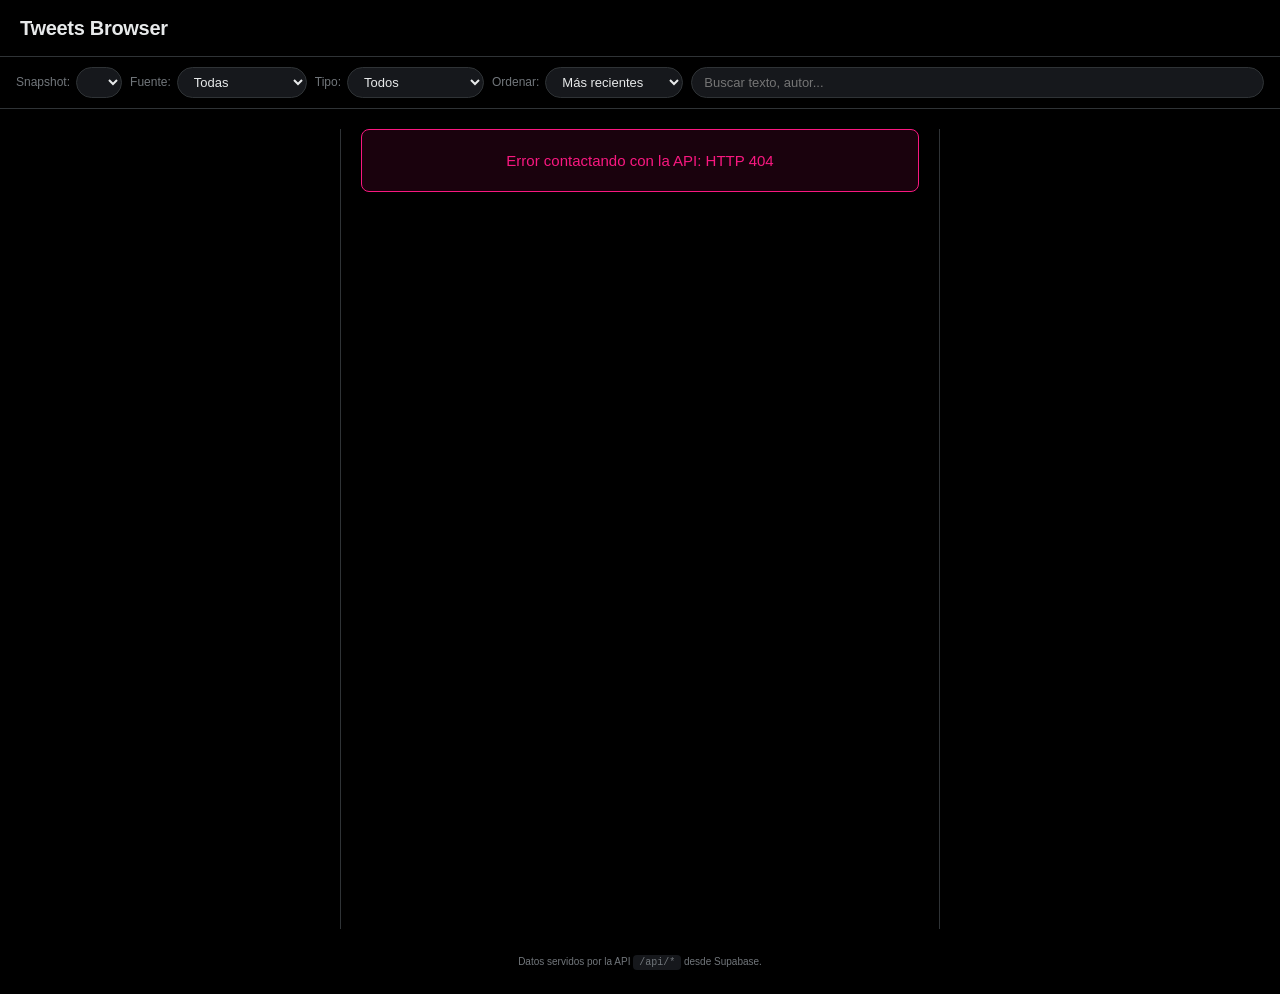
==== commit f8404719: "Drop on-disk tweet storage; Supabase is the only data store - fetch_tweets.py writes tweets directly" ====
--- a/web/index.html
+++ b/web/index.html
@@ -54,7 +54,7 @@
 <main id="tweets"></main>
 
 <footer>
-  <small>Datos cargados desde <code>data/</code>. Para servir local: <code>python -m http.server</code> desde la raíz del repo.</small>
+  <small>Datos servidos por la API <code>/api/*</code> desde Supabase.</small>
 </footer>
 
 <script src="app.js"></script>
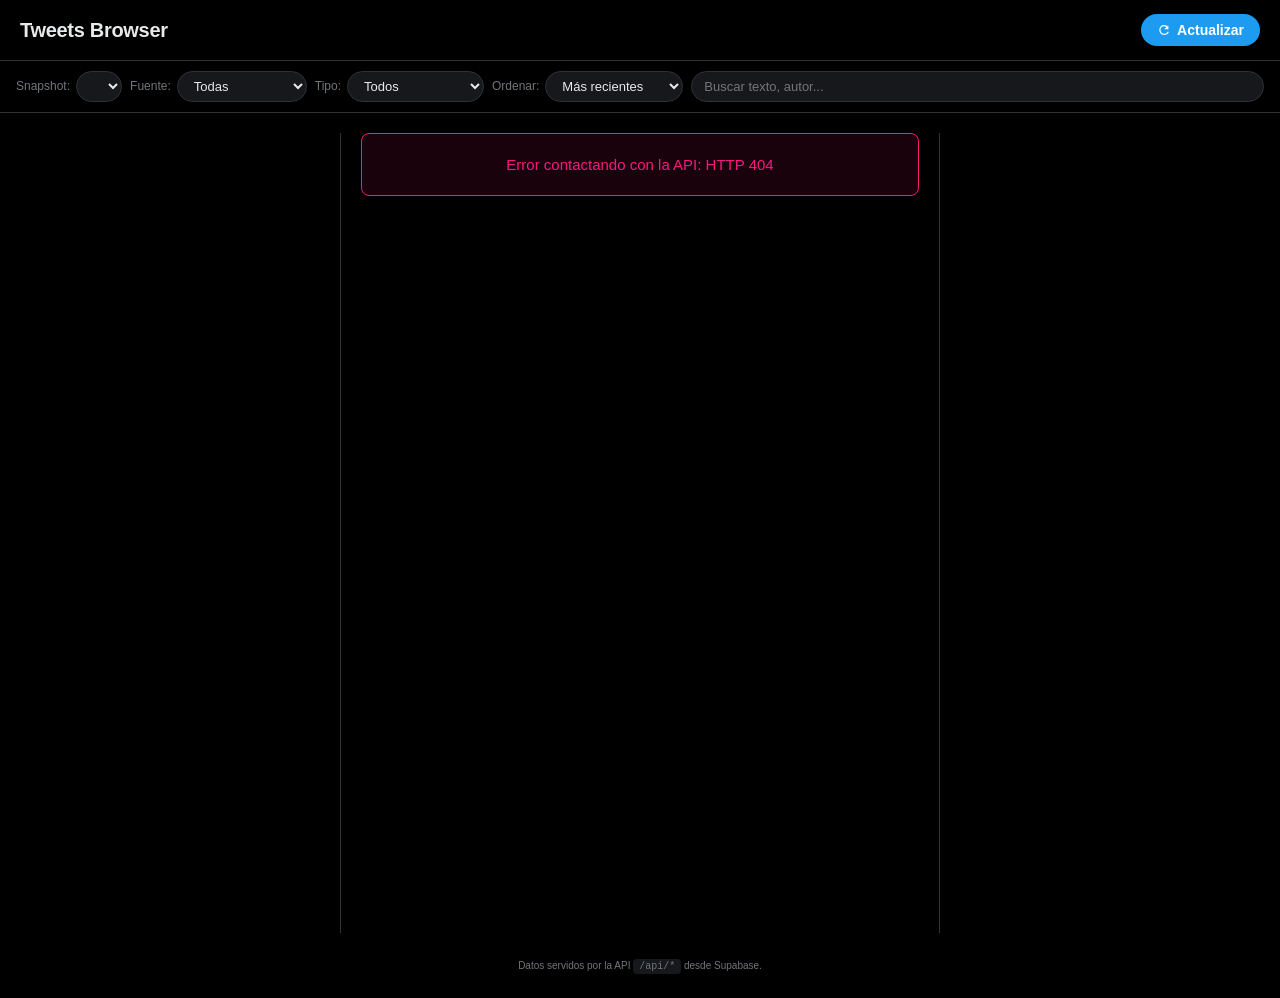
==== commit 1b84a4bb: "Live refresh, comments, and new-tweet highlighting - Drop the .github/workflows/fetch-tweets.yml wor" ====
--- a/web/index.html
+++ b/web/index.html
@@ -10,7 +10,13 @@
 
 <header>
   <h1>Tweets Browser</h1>
-  <div id="stats"></div>
+  <div class="header-right">
+    <span id="stats"></span>
+    <button type="button" id="refresh-btn" class="btn-primary" title="Captura nuevos tweets ahora">
+      <svg viewBox="0 0 24 24" width="14" height="14" fill="currentColor"><path d="M17.5 4.5h2v6h-6v-2h2.69c-.92-1.83-2.81-3-4.69-3C8.69 5.5 6 7.92 6 12s2.69 6.5 6.5 6.5c2.59 0 4.96-1.55 5.99-3.94l1.84.79C19.04 18.4 15.93 20.5 12.5 20.5 7.59 20.5 4 16.93 4 12s3.59-8.5 8.5-8.5c2.5 0 4.81 1.31 6.13 3.45L17.5 4.5z"/></svg>
+      <span id="refresh-label">Actualizar</span>
+    </button>
+  </div>
 </header>
 
 <div class="controls">
--- a/web/styles.css
+++ b/web/styles.css
@@ -51,9 +51,65 @@
   letter-spacing: -0.3px;
 }
 
+.header-right {
+  display: flex;
+  align-items: center;
+  gap: 12px;
+}
+
 #stats {
   font-size: 13px;
   color: var(--text-muted);
+}
+
+.btn-primary {
+  display: inline-flex;
+  align-items: center;
+  gap: 6px;
+  background: var(--accent);
+  color: #fff;
+  border: 0;
+  border-radius: 9999px;
+  padding: 8px 16px;
+  font-size: 14px;
+  font-weight: 700;
+  font-family: inherit;
+  cursor: pointer;
+  transition: background 0.15s, opacity 0.15s;
+}
+
+.btn-primary:hover { background: #1a8cd8; }
+.btn-primary:disabled { opacity: 0.5; cursor: not-allowed; }
+.btn-primary svg { transition: transform 0.5s; }
+.btn-primary.loading svg { animation: spin 1s linear infinite; }
+
+@keyframes spin {
+  from { transform: rotate(0deg); }
+  to { transform: rotate(360deg); }
+}
+
+.toast {
+  position: fixed;
+  bottom: 24px;
+  left: 50%;
+  transform: translateX(-50%);
+  background: var(--bg-elev);
+  color: var(--text);
+  border: 1px solid var(--border);
+  padding: 10px 18px;
+  border-radius: 9999px;
+  font-size: 13px;
+  z-index: 100;
+  animation: toast-in 0.2s ease-out;
+  box-shadow: 0 4px 12px rgba(0,0,0,0.4);
+}
+
+.toast.success { border-color: var(--green); }
+.toast.error { border-color: var(--red); color: var(--red); }
+
+@keyframes toast-in {
+  from { opacity: 0; transform: translate(-50%, 10px); }
+  to { opacity: 1; transform: translate(-50%, 0); }
 }
 
 .controls {
@@ -121,10 +177,37 @@
   border-bottom: 1px solid var(--border);
   cursor: default;
   transition: background 0.15s;
+  position: relative;
 }
 
 .tweet:hover {
   background: var(--bg-card-hover);
+}
+
+/* Highlight: tweets that arrived in the most recent fetch and the user
+   hasn't acknowledged yet. */
+.tweet.is-new {
+  background: rgba(29, 155, 240, 0.07);
+  border-left: 3px solid var(--accent);
+  padding-left: 13px;
+}
+
+.tweet.is-new:hover {
+  background: rgba(29, 155, 240, 0.12);
+}
+
+.new-pill {
+  display: inline-block;
+  background: var(--accent);
+  color: #fff;
+  font-size: 10px;
+  font-weight: 700;
+  padding: 1px 7px;
+  border-radius: 9999px;
+  margin-left: 6px;
+  text-transform: uppercase;
+  letter-spacing: 0.4px;
+  vertical-align: middle;
 }
 
 .tweet-avatar {
@@ -418,6 +501,95 @@
 .tweet-action:hover.action-bookmark { color: var(--accent); }
 .tweet-action:hover.action-views { color: var(--accent); }
 
+.tweet-action.clickable { cursor: pointer; }
+
+/* Replies / comments thread */
+.replies-thread {
+  margin-top: 12px;
+  padding-top: 12px;
+  border-top: 1px solid var(--border);
+}
+
+.replies-thread .replies-loading {
+  text-align: center;
+  color: var(--text-muted);
+  font-size: 13px;
+  padding: 12px;
+}
+
+.reply-card {
+  display: flex;
+  gap: 10px;
+  padding: 10px 0;
+  border-top: 1px solid var(--border-light);
+}
+
+.reply-card:first-child { border-top: 0; }
+
+.reply-avatar {
+  flex-shrink: 0;
+  width: 32px;
+  height: 32px;
+  border-radius: 50%;
+  overflow: hidden;
+  background: var(--bg-elev);
+}
+
+.reply-avatar img { width: 100%; height: 100%; object-fit: cover; }
+
+.reply-body { flex: 1; min-width: 0; }
+
+.reply-header {
+  display: flex;
+  flex-wrap: wrap;
+  gap: 4px;
+  align-items: center;
+  font-size: 14px;
+  margin-bottom: 2px;
+}
+
+.reply-name { font-weight: 700; color: var(--text); }
+.reply-handle, .reply-date { color: var(--text-muted); font-size: 13px; }
+
+.reply-text {
+  font-size: 14px;
+  white-space: pre-wrap;
+  word-break: break-word;
+  margin-bottom: 4px;
+}
+
+.reply-metrics {
+  display: flex;
+  gap: 14px;
+  color: var(--text-muted);
+  font-size: 12px;
+}
+
+.replies-empty {
+  text-align: center;
+  color: var(--text-muted);
+  font-size: 13px;
+  padding: 14px 8px;
+}
+
+.replies-actions {
+  margin-top: 8px;
+  text-align: center;
+}
+
+.btn-link {
+  background: transparent;
+  color: var(--accent);
+  border: 1px solid var(--border);
+  border-radius: 9999px;
+  padding: 4px 12px;
+  font-size: 12px;
+  cursor: pointer;
+  font-family: inherit;
+}
+
+.btn-link:hover { background: rgba(29, 155, 240, 0.1); }
+
 /* Misc */
 .lang-badge {
   display: inline-block;
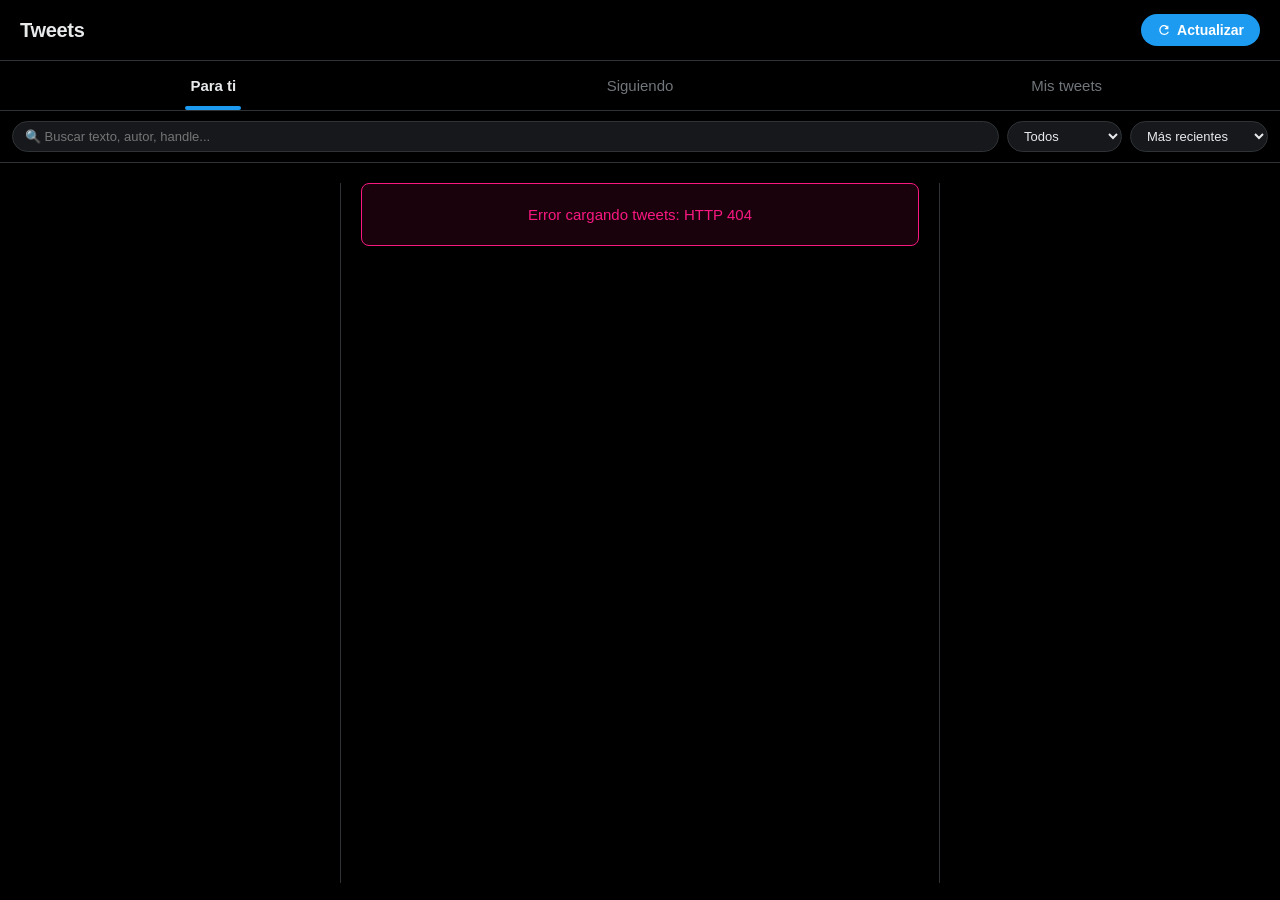
==== commit 843fe802: "Full Twitter-clone feature pass: dual feeds, write actions, profiles, infinite scroll Backend: - fet" ====
--- a/web/index.html
+++ b/web/index.html
@@ -2,16 +2,16 @@
 <html lang="es">
 <head>
 <meta charset="UTF-8">
-<meta name="viewport" content="width=device-width, initial-scale=1.0">
-<title>Tweets Browser</title>
+<meta name="viewport" content="width=device-width, initial-scale=1.0, viewport-fit=cover">
+<title>Tweets</title>
 <link rel="stylesheet" href="styles.css">
 </head>
 <body>
 
 <header>
-  <h1>Tweets Browser</h1>
+  <a href="#" class="brand" data-route="home">Tweets</a>
   <div class="header-right">
-    <span id="stats"></span>
+    <span id="freshness" class="freshness"></span>
     <button type="button" id="refresh-btn" class="btn-primary" title="Captura nuevos tweets ahora">
       <svg viewBox="0 0 24 24" width="14" height="14" fill="currentColor"><path d="M17.5 4.5h2v6h-6v-2h2.69c-.92-1.83-2.81-3-4.69-3C8.69 5.5 6 7.92 6 12s2.69 6.5 6.5 6.5c2.59 0 4.96-1.55 5.99-3.94l1.84.79C19.04 18.4 15.93 20.5 12.5 20.5 7.59 20.5 4 16.93 4 12s3.59-8.5 8.5-8.5c2.5 0 4.81 1.31 6.13 3.45L17.5 4.5z"/></svg>
       <span id="refresh-label">Actualizar</span>
@@ -19,49 +19,39 @@
   </div>
 </header>
 
-<div class="controls">
-  <label>
-    Snapshot:
-    <select id="snapshot-select"></select>
-  </label>
-  <label>
-    Fuente:
-    <select id="source-filter">
-      <option value="all">Todas</option>
-      <option value="timeline">Home timeline</option>
-      <option value="mine">Mis tweets</option>
-    </select>
-  </label>
-  <label>
-    Tipo:
-    <select id="type-filter">
-      <option value="all">Todos</option>
-      <option value="original">Solo originales</option>
-      <option value="retweet">Retweets</option>
-      <option value="reply">Respuestas</option>
-      <option value="quote">Citas</option>
-      <option value="media">Con multimedia</option>
-    </select>
-  </label>
-  <label>
-    Ordenar:
-    <select id="sort-by">
-      <option value="date_desc">Más recientes</option>
-      <option value="date_asc">Más antiguos</option>
-      <option value="likes">Más likes</option>
-      <option value="retweets">Más retweets</option>
-      <option value="replies">Más respuestas</option>
-      <option value="views">Más vistas</option>
-    </select>
-  </label>
-  <input type="search" id="search" placeholder="Buscar texto, autor...">
+<nav class="tabs" id="tabs">
+  <a class="tab active" data-tab="for_you" href="#for_you">Para ti</a>
+  <a class="tab" data-tab="following" href="#following">Siguiendo</a>
+  <a class="tab" data-tab="mine" href="#mine">Mis tweets</a>
+</nav>
+
+<div class="controls" id="controls">
+  <input type="search" id="search" placeholder="🔍 Buscar texto, autor, handle...">
+  <select id="type-filter" title="Tipo">
+    <option value="all">Todos</option>
+    <option value="original">Originales</option>
+    <option value="retweet">Retweets</option>
+    <option value="reply">Respuestas</option>
+    <option value="quote">Citas</option>
+    <option value="media">Multimedia</option>
+  </select>
+  <select id="sort-by" title="Ordenar por">
+    <option value="date_desc">Más recientes</option>
+    <option value="date_asc">Más antiguos</option>
+    <option value="likes">Más likes</option>
+    <option value="retweets">Más retweets</option>
+    <option value="replies">Más respuestas</option>
+    <option value="views">Más vistas</option>
+  </select>
 </div>
 
-<main id="tweets"></main>
+<div id="ptr-indicator" class="ptr-indicator" aria-hidden="true">
+  <svg viewBox="0 0 24 24" width="20" height="20" fill="currentColor"><path d="M17.5 4.5h2v6h-6v-2h2.69c-.92-1.83-2.81-3-4.69-3C8.69 5.5 6 7.92 6 12s2.69 6.5 6.5 6.5c2.59 0 4.96-1.55 5.99-3.94l1.84.79C19.04 18.4 15.93 20.5 12.5 20.5 7.59 20.5 4 16.93 4 12s3.59-8.5 8.5-8.5c2.5 0 4.81 1.31 6.13 3.45L17.5 4.5z"/></svg>
+</div>
 
-<footer>
-  <small>Datos servidos por la API <code>/api/*</code> desde Supabase.</small>
-</footer>
+<main id="content"></main>
+
+<div id="scroll-sentinel" class="scroll-sentinel"></div>
 
 <script src="app.js"></script>
 </body>
--- a/web/styles.css
+++ b/web/styles.css
@@ -25,9 +25,14 @@
   font-size: 15px;
   line-height: 1.4;
   -webkit-font-smoothing: antialiased;
+  overscroll-behavior-y: contain;
 }
 
 a { color: inherit; }
+
+button { font-family: inherit; }
+
+/* ---------- Header ---------- */
 
 header {
   padding: 14px 20px;
@@ -44,21 +49,22 @@
   gap: 12px;
 }
 
-header h1 {
-  margin: 0;
+.brand {
   font-size: 20px;
   font-weight: 800;
   letter-spacing: -0.3px;
+  text-decoration: none;
+  color: var(--text);
 }
 
 .header-right {
   display: flex;
   align-items: center;
-  gap: 12px;
-}
-
-#stats {
-  font-size: 13px;
+  gap: 10px;
+}
+
+.freshness {
+  font-size: 12px;
   color: var(--text-muted);
 }
 
@@ -73,7 +79,6 @@
   padding: 8px 16px;
   font-size: 14px;
   font-weight: 700;
-  font-family: inherit;
   cursor: pointer;
   transition: background 0.15s, opacity 0.15s;
 }
@@ -88,48 +93,59 @@
   to { transform: rotate(360deg); }
 }
 
-.toast {
-  position: fixed;
-  bottom: 24px;
+/* ---------- Tabs ---------- */
+
+.tabs {
+  display: flex;
+  border-bottom: 1px solid var(--border);
+  background: rgba(0, 0, 0, 0.65);
+  backdrop-filter: blur(12px);
+  -webkit-backdrop-filter: blur(12px);
+  position: sticky;
+  top: 49px;
+  z-index: 19;
+}
+
+.tab {
+  flex: 1;
+  text-align: center;
+  padding: 14px 8px;
+  font-size: 15px;
+  font-weight: 500;
+  color: var(--text-muted);
+  text-decoration: none;
+  position: relative;
+  transition: background 0.15s;
+}
+
+.tab:hover { background: var(--bg-card-hover); }
+
+.tab.active {
+  color: var(--text);
+  font-weight: 700;
+}
+
+.tab.active::after {
+  content: "";
+  position: absolute;
   left: 50%;
+  bottom: 0;
   transform: translateX(-50%);
-  background: var(--bg-elev);
-  color: var(--text);
-  border: 1px solid var(--border);
-  padding: 10px 18px;
+  width: 56px;
+  height: 4px;
+  background: var(--accent);
   border-radius: 9999px;
-  font-size: 13px;
-  z-index: 100;
-  animation: toast-in 0.2s ease-out;
-  box-shadow: 0 4px 12px rgba(0,0,0,0.4);
-}
-
-.toast.success { border-color: var(--green); }
-.toast.error { border-color: var(--red); color: var(--red); }
-
-@keyframes toast-in {
-  from { opacity: 0; transform: translate(-50%, 10px); }
-  to { opacity: 1; transform: translate(-50%, 0); }
-}
+}
+
+/* ---------- Controls (filters / search) ---------- */
 
 .controls {
   display: flex;
   flex-wrap: wrap;
   gap: 8px;
-  padding: 10px 16px;
+  padding: 10px 12px;
   border-bottom: 1px solid var(--border);
   background: var(--bg);
-  position: sticky;
-  top: 49px;
-  z-index: 15;
-}
-
-.controls label {
-  display: flex;
-  align-items: center;
-  gap: 6px;
-  font-size: 12px;
-  color: var(--text-muted);
 }
 
 .controls select,
@@ -145,7 +161,7 @@
 
 .controls input[type="search"] {
   flex: 1;
-  min-width: 150px;
+  min-width: 140px;
 }
 
 .controls select:focus,
@@ -153,13 +169,15 @@
   outline: none;
   border-color: var(--accent);
 }
+
+/* ---------- Main + sentinel ---------- */
 
 main {
   max-width: 600px;
   margin: 0 auto;
   border-left: 1px solid var(--border);
   border-right: 1px solid var(--border);
-  min-height: calc(100vh - 100px);
+  min-height: calc(100vh - 200px);
 }
 
 @media (max-width: 640px) {
@@ -169,7 +187,41 @@
   }
 }
 
-/* Tweet card */
+.scroll-sentinel {
+  height: 1px;
+  margin-top: -1px;
+}
+
+/* ---------- Pull-to-refresh indicator ---------- */
+
+.ptr-indicator {
+  position: fixed;
+  top: 100px;
+  left: 50%;
+  transform: translate(-50%, -60px);
+  background: var(--bg-elev);
+  border: 1px solid var(--border);
+  border-radius: 50%;
+  width: 40px;
+  height: 40px;
+  display: flex;
+  align-items: center;
+  justify-content: center;
+  z-index: 30;
+  opacity: 0;
+  transition: opacity 0.2s, transform 0.2s;
+  color: var(--accent);
+}
+
+.ptr-indicator.visible {
+  opacity: 1;
+  transform: translate(-50%, 0);
+}
+
+.ptr-indicator.spinning svg { animation: spin 1s linear infinite; }
+
+/* ---------- Tweet card ---------- */
+
 .tweet {
   display: flex;
   gap: 12px;
@@ -184,8 +236,6 @@
   background: var(--bg-card-hover);
 }
 
-/* Highlight: tweets that arrived in the most recent fetch and the user
-   hasn't acknowledged yet. */
 .tweet.is-new {
   background: rgba(29, 155, 240, 0.07);
   border-left: 3px solid var(--accent);
@@ -217,6 +267,7 @@
   border-radius: 50%;
   background: var(--bg-elev);
   overflow: hidden;
+  cursor: pointer;
 }
 
 .tweet-avatar img {
@@ -226,10 +277,7 @@
   display: block;
 }
 
-.tweet-body {
-  flex: 1;
-  min-width: 0;
-}
+.tweet-body { flex: 1; min-width: 0; }
 
 .tweet-context {
   font-size: 13px;
@@ -243,11 +291,7 @@
   padding-left: 10px;
 }
 
-.tweet-context svg {
-  width: 16px;
-  height: 16px;
-  fill: currentColor;
-}
+.tweet-context svg { width: 16px; height: 16px; fill: currentColor; }
 
 .tweet-header {
   display: flex;
@@ -265,6 +309,7 @@
   display: inline-flex;
   align-items: center;
   gap: 3px;
+  cursor: pointer;
 }
 
 .tweet-name:hover { text-decoration: underline; }
@@ -275,10 +320,10 @@
   font-size: 15px;
 }
 
-.tweet-date {
-  text-decoration: none;
-}
-
+.tweet-handle { cursor: pointer; }
+.tweet-handle:hover { text-decoration: underline; }
+
+.tweet-date { text-decoration: none; }
 .tweet-date:hover { text-decoration: underline; }
 
 .verified-icon {
@@ -331,17 +376,9 @@
 
 .media-grid.count-1 { grid-template-columns: 1fr; }
 .media-grid.count-2 { grid-template-columns: 1fr 1fr; }
-.media-grid.count-3 {
-  grid-template-columns: 1fr 1fr;
-  grid-template-rows: 1fr 1fr;
-}
-.media-grid.count-3 .media-item:first-child {
-  grid-row: span 2;
-}
-.media-grid.count-4 {
-  grid-template-columns: 1fr 1fr;
-  grid-template-rows: 1fr 1fr;
-}
+.media-grid.count-3 { grid-template-columns: 1fr 1fr; grid-template-rows: 1fr 1fr; }
+.media-grid.count-3 .media-item:first-child { grid-row: span 2; }
+.media-grid.count-4 { grid-template-columns: 1fr 1fr; grid-template-rows: 1fr 1fr; }
 
 .media-item {
   background: var(--bg-elev);
@@ -351,14 +388,7 @@
 }
 
 .media-grid.count-1 .media-item { aspect-ratio: auto; max-height: 510px; }
-
-.media-item img {
-  width: 100%;
-  height: 100%;
-  object-fit: cover;
-  display: block;
-}
-
+.media-item img { width: 100%; height: 100%; object-fit: cover; display: block; }
 .media-grid.count-1 .media-item img {
   object-fit: contain;
   background: var(--bg-elev);
@@ -379,7 +409,7 @@
   gap: 4px;
 }
 
-/* URL card */
+/* Inline link card */
 .url-card {
   display: block;
   text-decoration: none;
@@ -397,18 +427,6 @@
 .url-card .url-card-link {
   font-size: 13px;
   color: var(--text-muted);
-  display: flex;
-  align-items: center;
-  gap: 6px;
-}
-
-.url-card .url-card-link::before {
-  content: '';
-  display: inline-block;
-  width: 14px;
-  height: 14px;
-  background-image: url('data:image/svg+xml;utf8,<svg xmlns="http://www.w3.org/2000/svg" viewBox="0 0 24 24" fill="%2371767b"><path d="M11.96 14.945c-.067 0-.136-.01-.203-.027-1.13-.318-2.097-.986-2.795-1.932-.832-1.125-1.176-2.508-.968-3.893s.942-2.605 2.068-3.438l3.53-2.608c2.322-1.716 5.61-1.224 7.33 1.1.83 1.127 1.175 2.51.967 3.895s-.943 2.605-2.07 3.438l-1.48 1.094c-.333.246-.804.175-1.05-.158-.246-.334-.176-.804.158-1.05l1.48-1.095c.803-.592 1.327-1.463 1.476-2.45.148-.988-.098-1.975-.69-2.778-1.225-1.656-3.572-2.01-5.23-.784l-3.53 2.608c-.802.593-1.326 1.464-1.475 2.45-.15.99.097 1.975.69 2.778.498.675 1.187 1.15 1.992 1.377.4.114.633.528.52.928-.092.33-.394.547-.722.547z"/></svg>');
-  background-size: contain;
 }
 
 /* Embedded quote tweet */
@@ -419,6 +437,8 @@
   margin-top: 12px;
   background: transparent;
   transition: background 0.15s;
+  display: block;
+  text-decoration: none;
 }
 
 .quote-tweet:hover { background: var(--bg-card-hover); }
@@ -439,20 +459,9 @@
   flex-shrink: 0;
 }
 
-.quote-tweet .quote-avatar img {
-  width: 100%;
-  height: 100%;
-  object-fit: cover;
-}
-
-.quote-tweet .quote-name {
-  font-weight: 700;
-  color: var(--text);
-}
-
-.quote-tweet .quote-handle,
-.quote-tweet .quote-sep,
-.quote-tweet .quote-date {
+.quote-tweet .quote-avatar img { width: 100%; height: 100%; object-fit: cover; }
+.quote-tweet .quote-name { font-weight: 700; color: var(--text); }
+.quote-tweet .quote-handle, .quote-tweet .quote-sep, .quote-tweet .quote-date {
   color: var(--text-muted);
   font-size: 14px;
 }
@@ -483,10 +492,15 @@
   align-items: center;
   gap: 4px;
   font-size: 13px;
-  cursor: default;
+  cursor: pointer;
   user-select: none;
-  padding: 4px;
+  padding: 4px 8px;
   border-radius: 9999px;
+  background: transparent;
+  border: 0;
+  color: inherit;
+  font-family: inherit;
+  transition: background 0.15s, color 0.15s;
 }
 
 .tweet-action svg {
@@ -495,15 +509,75 @@
   fill: currentColor;
 }
 
-.tweet-action:hover.action-reply { color: var(--accent); }
-.tweet-action:hover.action-retweet { color: var(--green); }
-.tweet-action:hover.action-like { color: var(--pink); }
-.tweet-action:hover.action-bookmark { color: var(--accent); }
-.tweet-action:hover.action-views { color: var(--accent); }
-
-.tweet-action.clickable { cursor: pointer; }
-
-/* Replies / comments thread */
+.tweet-action:hover.action-reply { color: var(--accent); background: rgba(29, 155, 240, 0.1); }
+.tweet-action:hover.action-retweet { color: var(--green); background: rgba(0, 186, 124, 0.1); }
+.tweet-action:hover.action-like { color: var(--pink); background: rgba(249, 24, 128, 0.1); }
+.tweet-action:hover.action-bookmark { color: var(--accent); background: rgba(29, 155, 240, 0.1); }
+.tweet-action:hover.action-views { color: var(--accent); background: rgba(29, 155, 240, 0.1); }
+
+.tweet-action.is-active.action-like { color: var(--pink); }
+.tweet-action.is-active.action-like svg { fill: var(--pink); }
+.tweet-action.is-active.action-retweet { color: var(--green); }
+.tweet-action.is-active.action-retweet svg { fill: var(--green); }
+.tweet-action.is-active.action-bookmark { color: var(--accent); }
+.tweet-action.is-active.action-bookmark svg { fill: var(--accent); }
+
+.lang-badge {
+  display: inline-block;
+  border: 1px solid var(--border);
+  border-radius: 4px;
+  padding: 0 5px;
+  font-size: 10px;
+  color: var(--text-muted);
+  text-transform: uppercase;
+  margin-left: 4px;
+  vertical-align: middle;
+}
+
+/* ---------- Reply compose ---------- */
+
+.reply-compose {
+  margin-top: 12px;
+  padding-top: 12px;
+  border-top: 1px solid var(--border);
+  display: flex;
+  flex-direction: column;
+  gap: 8px;
+}
+
+.reply-compose textarea {
+  width: 100%;
+  min-height: 80px;
+  background: var(--bg);
+  color: var(--text);
+  border: 1px solid var(--border);
+  border-radius: 12px;
+  padding: 10px 12px;
+  font: inherit;
+  resize: vertical;
+}
+
+.reply-compose textarea:focus {
+  outline: none;
+  border-color: var(--accent);
+}
+
+.reply-compose-bar {
+  display: flex;
+  justify-content: space-between;
+  align-items: center;
+  gap: 12px;
+}
+
+.reply-counter {
+  font-size: 12px;
+  color: var(--text-muted);
+}
+
+.reply-counter.over { color: var(--red); font-weight: 700; }
+
+/* ---------- Replies thread ---------- */
+
 .replies-thread {
   margin-top: 12px;
   padding-top: 12px;
@@ -536,7 +610,6 @@
 }
 
 .reply-avatar img { width: 100%; height: 100%; object-fit: cover; }
-
 .reply-body { flex: 1; min-width: 0; }
 
 .reply-header {
@@ -585,23 +658,11 @@
   padding: 4px 12px;
   font-size: 12px;
   cursor: pointer;
-  font-family: inherit;
 }
 
 .btn-link:hover { background: rgba(29, 155, 240, 0.1); }
 
-/* Misc */
-.lang-badge {
-  display: inline-block;
-  border: 1px solid var(--border);
-  border-radius: 4px;
-  padding: 0 5px;
-  font-size: 10px;
-  color: var(--text-muted);
-  text-transform: uppercase;
-  margin-left: 4px;
-  vertical-align: middle;
-}
+/* ---------- Empty / loading / error states ---------- */
 
 .empty {
   text-align: center;
@@ -619,21 +680,119 @@
   margin: 20px;
 }
 
-footer {
-  text-align: center;
-  padding: 24px;
-  color: var(--text-muted);
-  font-size: 12px;
-}
-
-footer code {
-  background: var(--bg-elev);
-  padding: 2px 6px;
-  border-radius: 4px;
-}
-
 .spinner {
   text-align: center;
   padding: 40px;
   color: var(--text-muted);
 }
+
+.bottom-loader {
+  text-align: center;
+  padding: 20px;
+  color: var(--text-muted);
+  font-size: 13px;
+}
+
+.toast {
+  position: fixed;
+  bottom: 24px;
+  left: 50%;
+  transform: translateX(-50%);
+  background: var(--bg-elev);
+  color: var(--text);
+  border: 1px solid var(--border);
+  padding: 10px 18px;
+  border-radius: 9999px;
+  font-size: 13px;
+  z-index: 100;
+  box-shadow: 0 4px 12px rgba(0,0,0,0.4);
+  animation: toast-in 0.2s ease-out;
+}
+
+.toast.success { border-color: var(--green); }
+.toast.error { border-color: var(--red); color: var(--red); }
+
+@keyframes toast-in {
+  from { opacity: 0; transform: translate(-50%, 10px); }
+  to { opacity: 1; transform: translate(-50%, 0); }
+}
+
+/* ---------- Profile page ---------- */
+
+.profile-banner {
+  width: 100%;
+  height: 200px;
+  background: var(--bg-elev);
+  background-size: cover;
+  background-position: center;
+}
+
+.profile-header {
+  padding: 16px;
+  border-bottom: 1px solid var(--border);
+  position: relative;
+}
+
+.profile-avatar {
+  width: 120px;
+  height: 120px;
+  border-radius: 50%;
+  border: 4px solid var(--bg);
+  background: var(--bg-elev);
+  margin-top: -76px;
+  overflow: hidden;
+}
+
+.profile-avatar img { width: 100%; height: 100%; object-fit: cover; }
+
+.profile-name {
+  font-size: 20px;
+  font-weight: 800;
+  margin-top: 12px;
+  display: flex;
+  align-items: center;
+  gap: 4px;
+}
+
+.profile-handle {
+  color: var(--text-muted);
+  font-size: 15px;
+  margin-bottom: 12px;
+}
+
+.profile-description {
+  font-size: 15px;
+  margin-bottom: 12px;
+  white-space: pre-wrap;
+}
+
+.profile-meta {
+  display: flex;
+  flex-wrap: wrap;
+  gap: 16px;
+  font-size: 14px;
+  color: var(--text-muted);
+  margin-bottom: 12px;
+}
+
+.profile-stats {
+  display: flex;
+  gap: 20px;
+  font-size: 14px;
+}
+
+.profile-stats strong { color: var(--text); }
+.profile-stats .label { color: var(--text-muted); }
+
+.profile-back {
+  display: inline-flex;
+  align-items: center;
+  gap: 8px;
+  font-size: 14px;
+  text-decoration: none;
+  color: var(--text-muted);
+  padding: 12px 16px;
+  cursor: pointer;
+}
+
+.profile-back:hover { color: var(--text); }
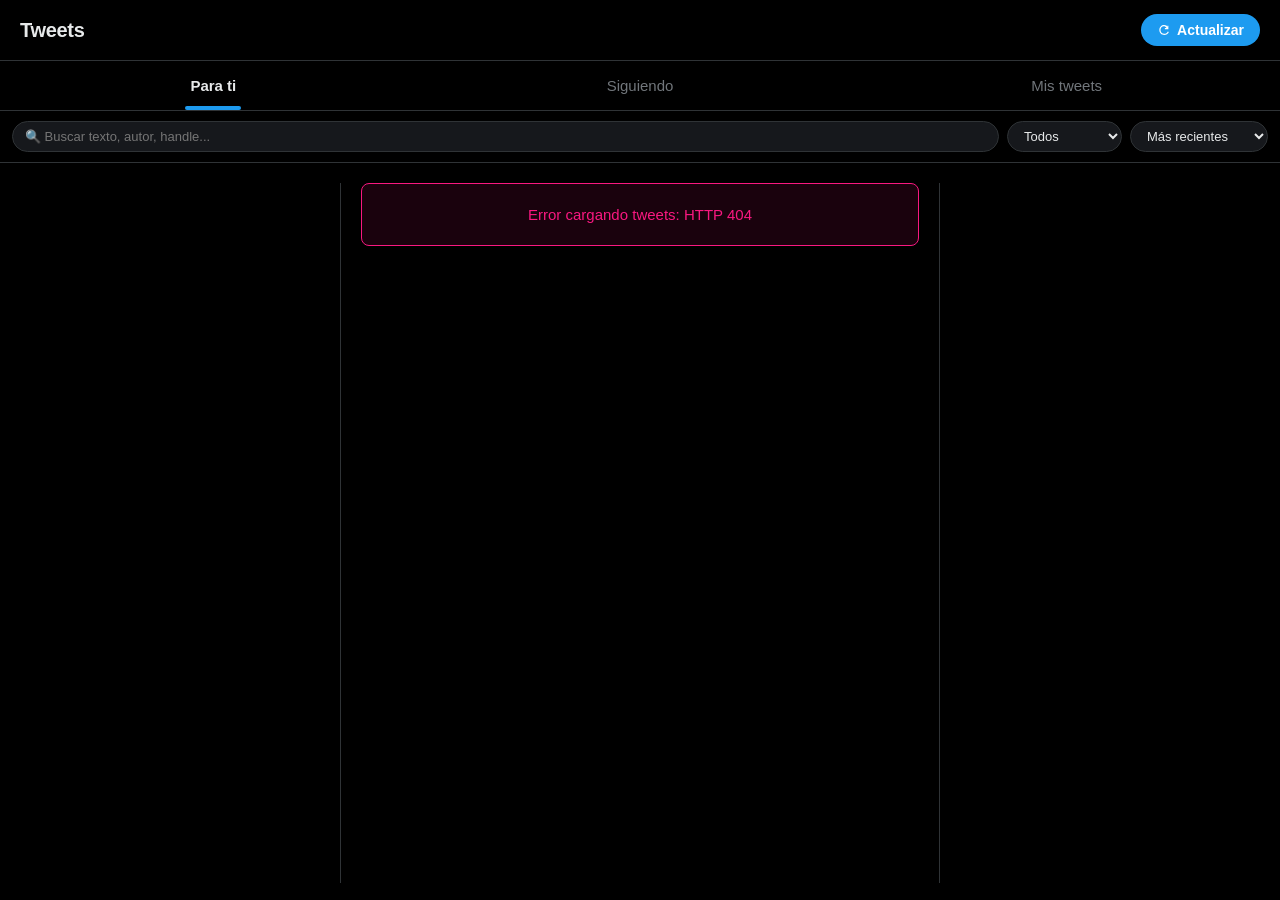
==== commit f5095612: "Lightbox for media: full-resolution images, in-app video playback, swipe nav - scripts/fetch_tweets." ====
--- a/web/index.html
+++ b/web/index.html
@@ -53,6 +53,22 @@
 
 <div id="scroll-sentinel" class="scroll-sentinel"></div>
 
+<div id="lightbox" class="lightbox" aria-hidden="true">
+  <button class="lightbox-close" data-action="lb-close" aria-label="Cerrar">
+    <svg viewBox="0 0 24 24" width="22" height="22" fill="currentColor"><path d="M10.59 12L4.54 5.96l1.42-1.42L12 10.59l6.04-6.05 1.42 1.42L13.41 12l6.05 6.04-1.42 1.42L12 13.41l-6.04 6.05-1.42-1.42L10.59 12z"/></svg>
+  </button>
+  <button class="lightbox-nav lightbox-prev" data-action="lb-prev" aria-label="Anterior">
+    <svg viewBox="0 0 24 24" width="28" height="28" fill="currentColor"><path d="M14.41 7.41L13 6l-6 6 6 6 1.41-1.41L9.83 12z"/></svg>
+  </button>
+  <button class="lightbox-nav lightbox-next" data-action="lb-next" aria-label="Siguiente">
+    <svg viewBox="0 0 24 24" width="28" height="28" fill="currentColor"><path d="M9.59 7.41L11 6l6 6-6 6-1.41-1.41L14.17 12z"/></svg>
+  </button>
+  <div class="lightbox-stage" data-action="lb-close">
+    <div class="lightbox-stage-inner" id="lightbox-stage" data-stop-bubble></div>
+  </div>
+  <div class="lightbox-counter" id="lightbox-counter"></div>
+</div>
+
 <script src="app.js"></script>
 </body>
 </html>
--- a/web/styles.css
+++ b/web/styles.css
@@ -385,6 +385,26 @@
   position: relative;
   overflow: hidden;
   aspect-ratio: 16 / 9;
+  cursor: zoom-in;
+}
+
+.media-item.is-video { cursor: pointer; }
+
+.media-item .play-btn {
+  position: absolute;
+  inset: 0;
+  display: flex;
+  align-items: center;
+  justify-content: center;
+  background: rgba(0, 0, 0, 0.25);
+  pointer-events: none;
+}
+
+.media-item .play-btn svg {
+  width: 56px;
+  height: 56px;
+  fill: rgba(255, 255, 255, 0.9);
+  filter: drop-shadow(0 2px 8px rgba(0,0,0,0.5));
 }
 
 .media-grid.count-1 .media-item { aspect-ratio: auto; max-height: 510px; }
@@ -796,3 +816,94 @@
 }
 
 .profile-back:hover { color: var(--text); }
+
+/* ---------- Lightbox / media viewer ---------- */
+
+.lightbox {
+  position: fixed;
+  inset: 0;
+  background: rgba(0, 0, 0, 0.94);
+  z-index: 1000;
+  display: none;
+  align-items: center;
+  justify-content: center;
+}
+
+.lightbox.open { display: flex; }
+
+.lightbox-stage {
+  position: absolute;
+  inset: 0;
+  display: flex;
+  align-items: center;
+  justify-content: center;
+  padding: 60px 20px;
+  cursor: zoom-out;
+}
+
+.lightbox-stage-inner {
+  max-width: 100%;
+  max-height: 100%;
+  display: flex;
+  align-items: center;
+  justify-content: center;
+  cursor: default;
+}
+
+.lightbox-stage-inner img,
+.lightbox-stage-inner video {
+  max-width: 100%;
+  max-height: calc(100vh - 120px);
+  object-fit: contain;
+  display: block;
+  background: #000;
+  border-radius: 4px;
+}
+
+.lightbox-close,
+.lightbox-nav {
+  position: absolute;
+  background: rgba(15, 20, 25, 0.85);
+  color: #fff;
+  border: 0;
+  width: 42px;
+  height: 42px;
+  border-radius: 50%;
+  display: flex;
+  align-items: center;
+  justify-content: center;
+  cursor: pointer;
+  z-index: 1010;
+  transition: background 0.15s;
+}
+
+.lightbox-close:hover,
+.lightbox-nav:hover {
+  background: rgba(40, 50, 60, 0.95);
+}
+
+.lightbox-close { top: 16px; right: 16px; }
+.lightbox-prev { left: 16px; top: 50%; transform: translateY(-50%); }
+.lightbox-next { right: 16px; top: 50%; transform: translateY(-50%); }
+
+.lightbox-nav[hidden] { display: none; }
+
+.lightbox-counter {
+  position: absolute;
+  top: 24px;
+  left: 50%;
+  transform: translateX(-50%);
+  color: rgba(255, 255, 255, 0.85);
+  font-size: 14px;
+  font-weight: 600;
+  background: rgba(15, 20, 25, 0.6);
+  padding: 4px 12px;
+  border-radius: 9999px;
+}
+
+@media (max-width: 640px) {
+  .lightbox-stage { padding: 50px 0; }
+  .lightbox-close { top: 10px; right: 10px; }
+  .lightbox-prev { left: 6px; }
+  .lightbox-next { right: 6px; }
+}
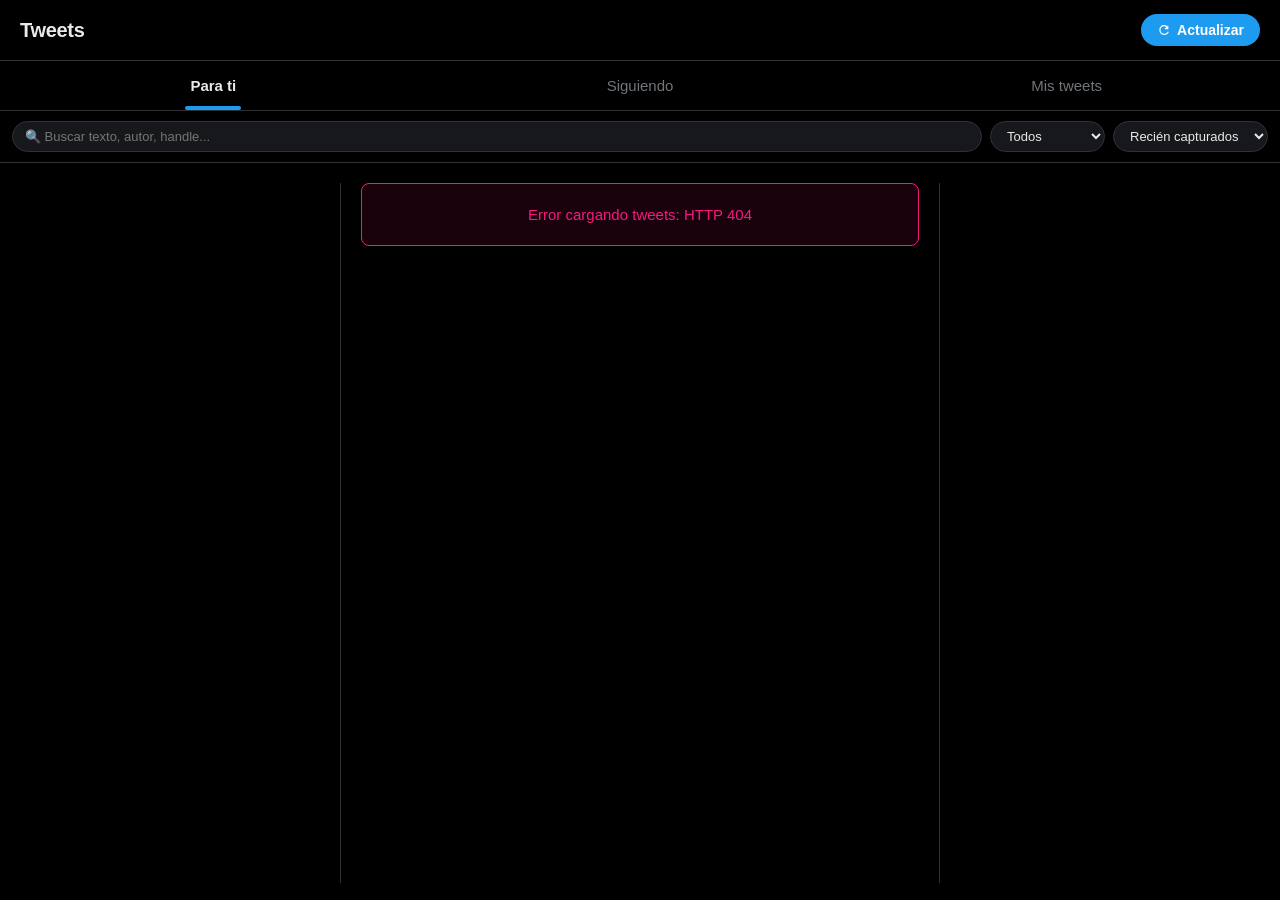
==== commit 63506631: "Default sort by capture time so freshly-seen tweets float to the top The 'For You' algorithm tends t" ====
--- a/web/index.html
+++ b/web/index.html
@@ -36,6 +36,7 @@
     <option value="media">Multimedia</option>
   </select>
   <select id="sort-by" title="Ordenar por">
+    <option value="first_seen_desc">Recién capturados</option>
     <option value="date_desc">Más recientes</option>
     <option value="date_asc">Más antiguos</option>
     <option value="likes">Más likes</option>
--- a/web/styles.css
+++ b/web/styles.css
@@ -449,6 +449,128 @@
   color: var(--text-muted);
 }
 
+/* Inline article card (x.com/i/article/...) */
+.article-card {
+  margin-top: 12px;
+  border: 1px solid var(--border);
+  border-radius: 16px;
+  background: var(--bg-elev);
+  overflow: hidden;
+  transition: background 0.15s, border-color 0.15s;
+}
+
+.article-card:hover { border-color: #3a3f44; }
+
+.article-card.is-open { background: var(--bg-elev); }
+
+.article-card-head {
+  display: flex;
+  align-items: center;
+  gap: 12px;
+  width: 100%;
+  padding: 12px 14px;
+  background: transparent;
+  color: var(--text);
+  border: 0;
+  cursor: pointer;
+  text-align: left;
+}
+
+.article-card-head:hover { background: var(--bg-card-hover); }
+
+.article-card-icon {
+  display: flex;
+  align-items: center;
+  justify-content: center;
+  width: 36px;
+  height: 36px;
+  border-radius: 10px;
+  background: rgba(29, 155, 240, 0.12);
+  color: var(--accent);
+  flex-shrink: 0;
+}
+
+.article-card-info {
+  display: flex;
+  flex-direction: column;
+  gap: 2px;
+  min-width: 0;
+  flex: 1;
+}
+
+.article-card-label {
+  font-size: 12px;
+  font-weight: 700;
+  letter-spacing: 0.3px;
+  color: var(--accent);
+  text-transform: uppercase;
+}
+
+.article-card-url {
+  font-size: 14px;
+  color: var(--text-muted);
+  white-space: nowrap;
+  overflow: hidden;
+  text-overflow: ellipsis;
+}
+
+.article-card-chevron {
+  color: var(--text-muted);
+  display: flex;
+  align-items: center;
+  flex-shrink: 0;
+  transition: transform 0.2s;
+}
+
+.article-card.is-open .article-card-chevron { color: var(--accent); }
+
+.article-card-body {
+  border-top: 1px solid var(--border);
+  background: var(--bg);
+}
+
+.article-card-frame-wrap {
+  position: relative;
+  width: 100%;
+  height: 70vh;
+  max-height: 720px;
+  background: var(--bg);
+}
+
+.article-card-frame {
+  width: 100%;
+  height: 100%;
+  border: 0;
+  display: block;
+}
+
+.article-card-fallback {
+  display: flex;
+  align-items: center;
+  justify-content: space-between;
+  gap: 10px;
+  padding: 10px 14px;
+  font-size: 13px;
+  color: var(--text-muted);
+  border-top: 1px solid var(--border);
+  flex-wrap: wrap;
+}
+
+.article-card-open {
+  display: inline-flex;
+  align-items: center;
+  gap: 6px;
+  color: var(--accent);
+  text-decoration: none;
+  font-weight: 600;
+}
+
+.article-card-open:hover { text-decoration: underline; }
+
+@media (max-width: 600px) {
+  .article-card-frame-wrap { height: 60vh; }
+}
+
 /* Embedded quote tweet */
 .quote-tweet {
   border: 1px solid var(--border);
